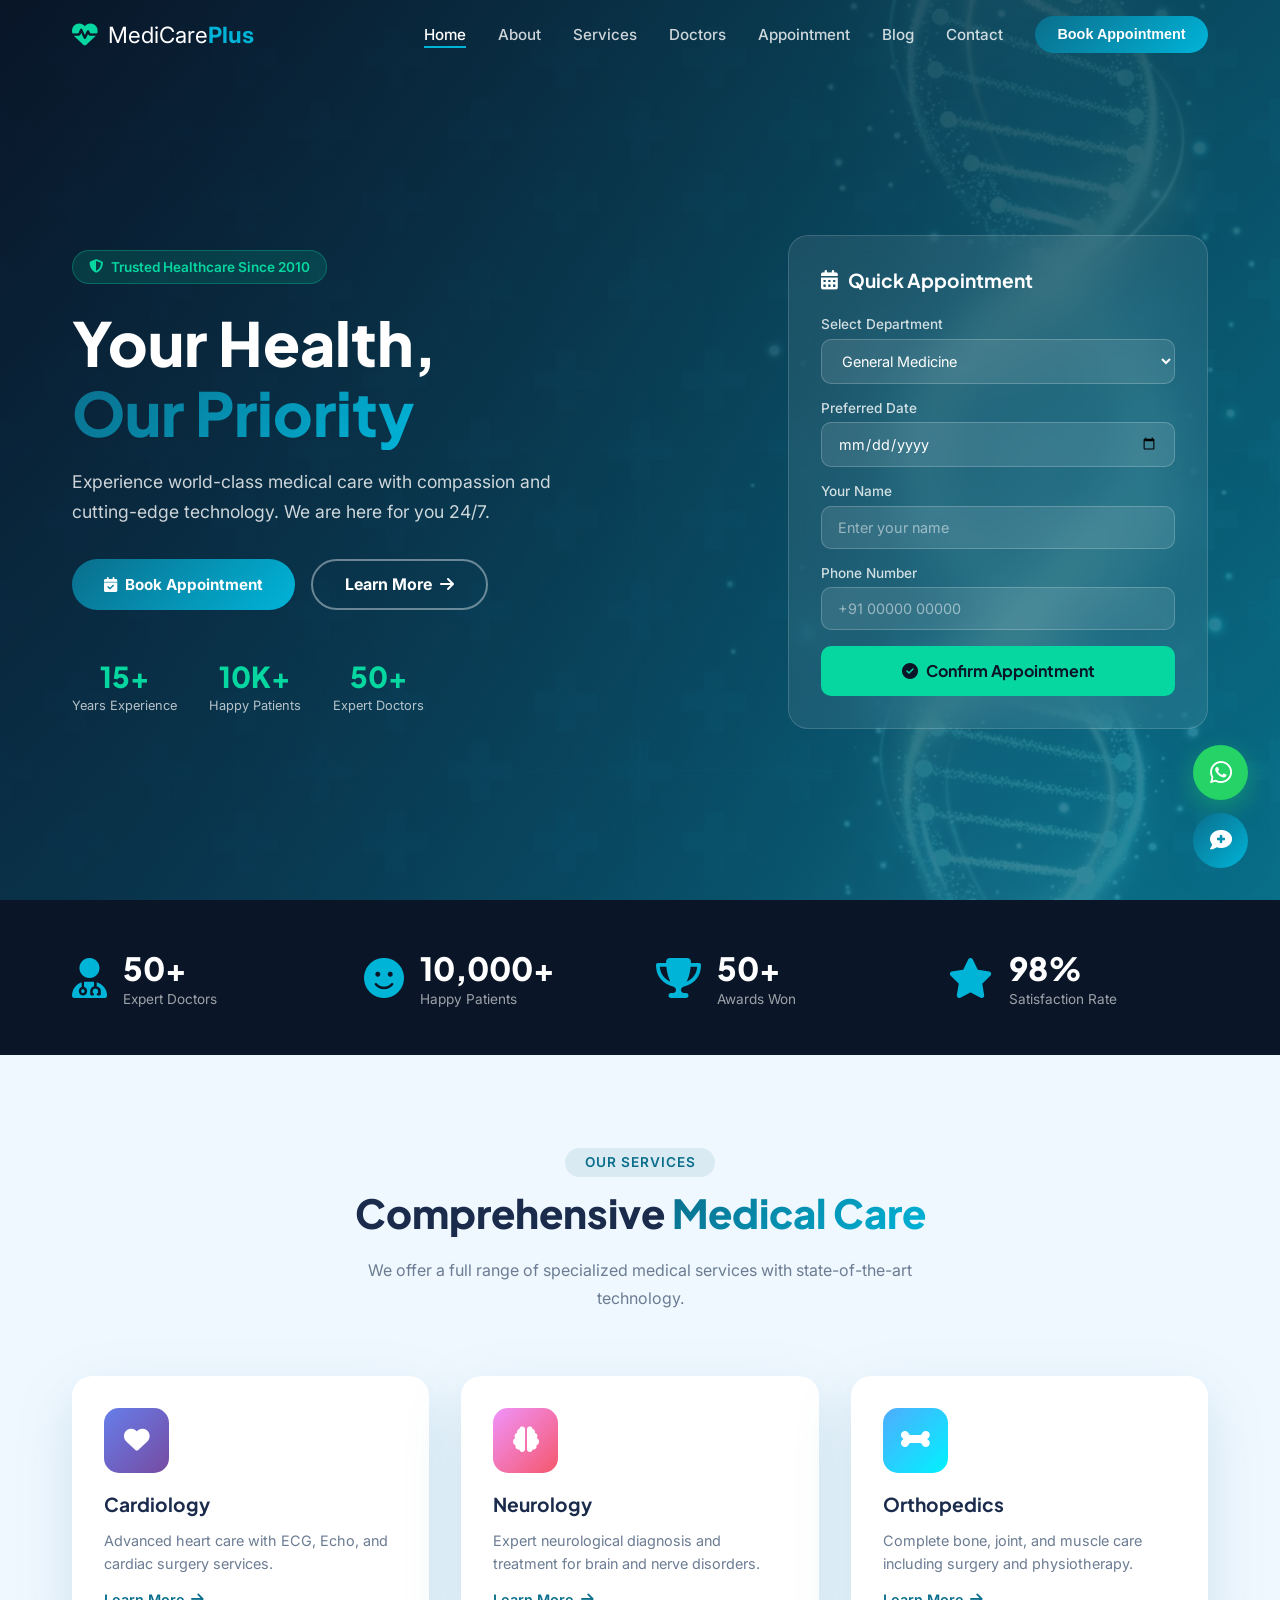
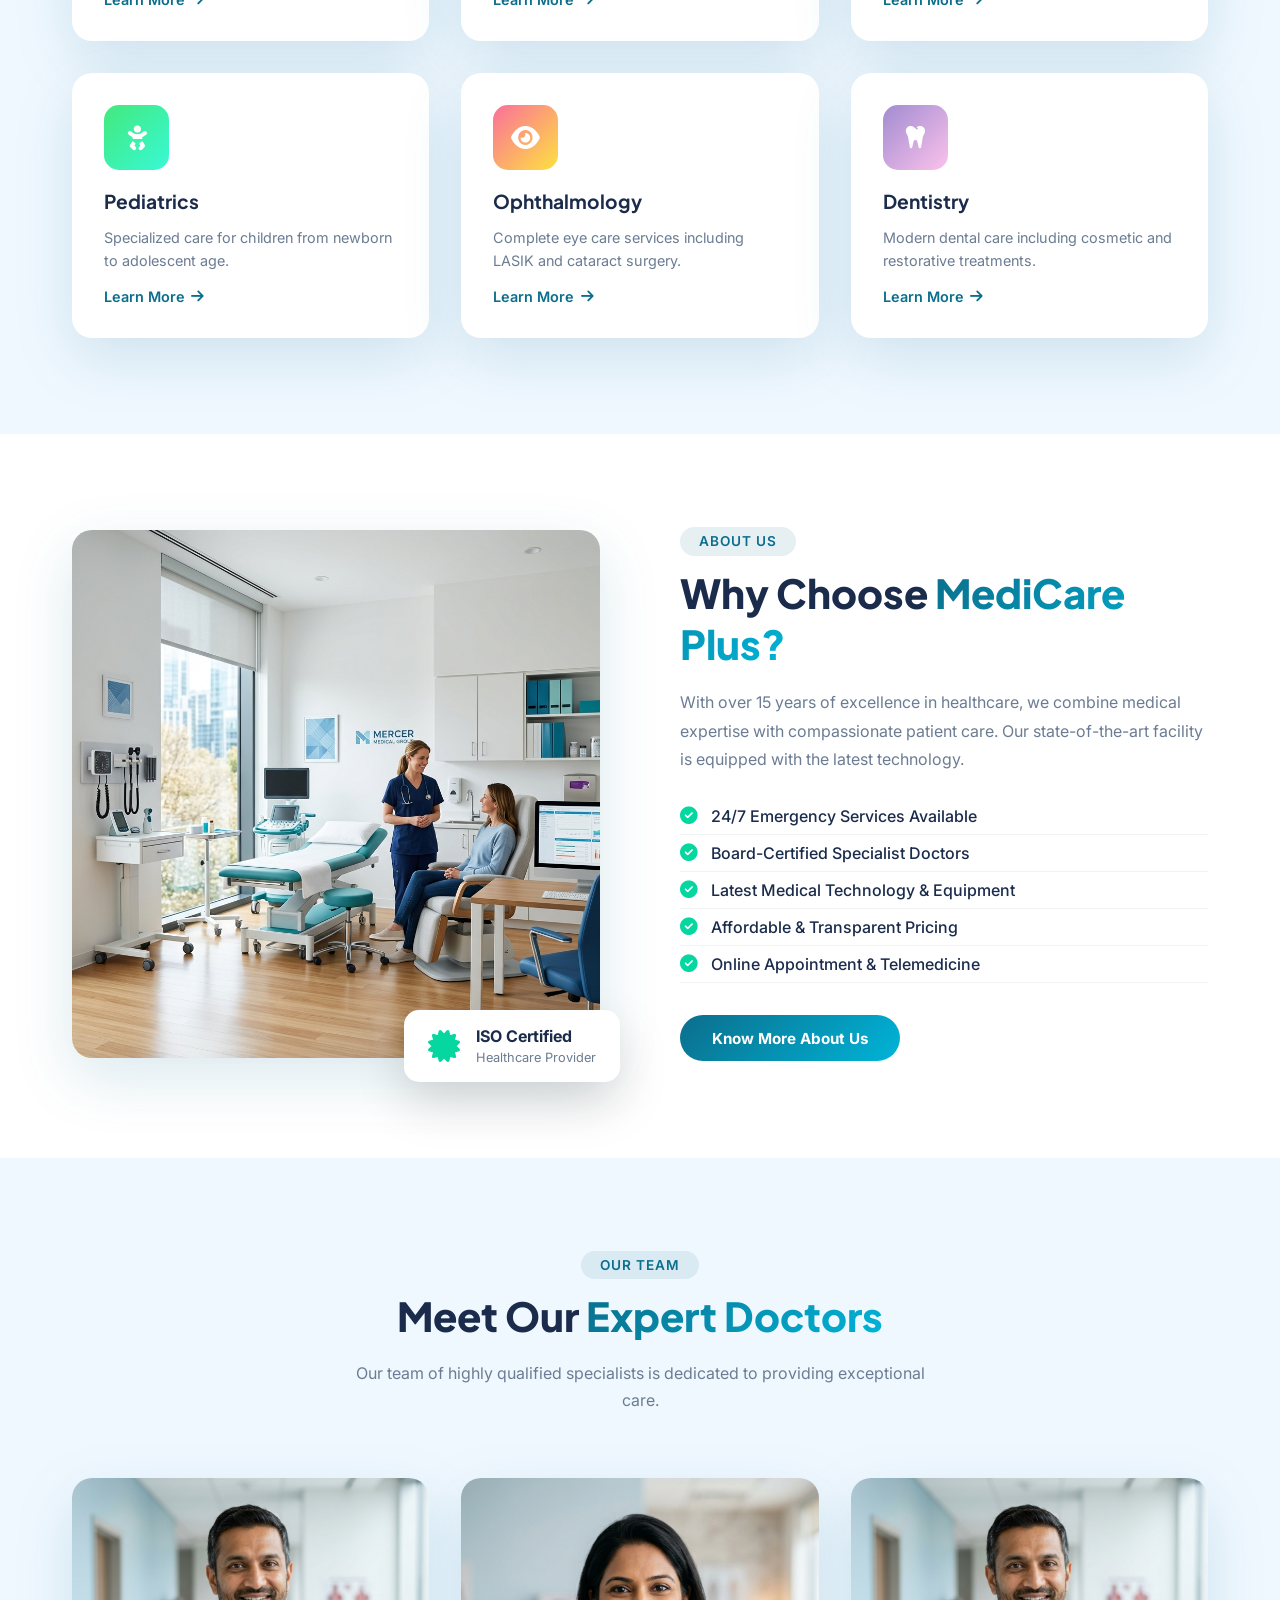
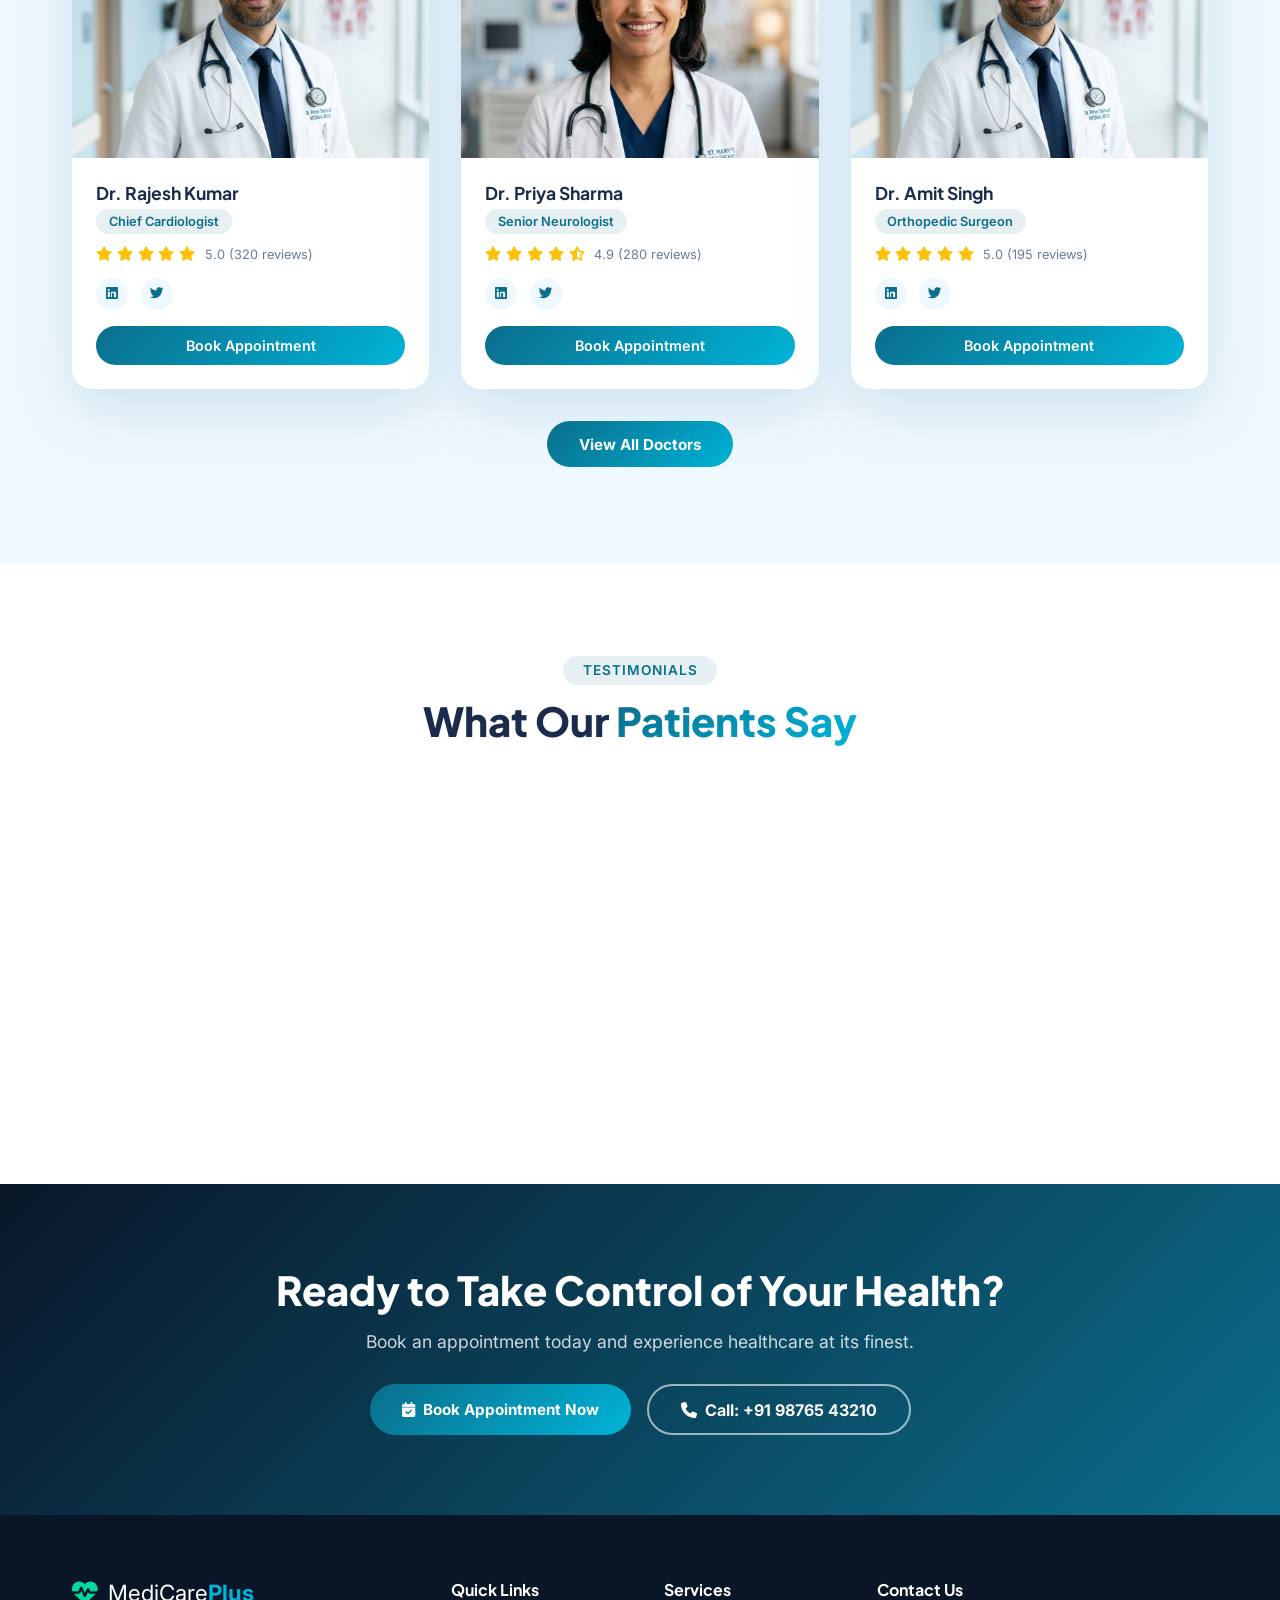
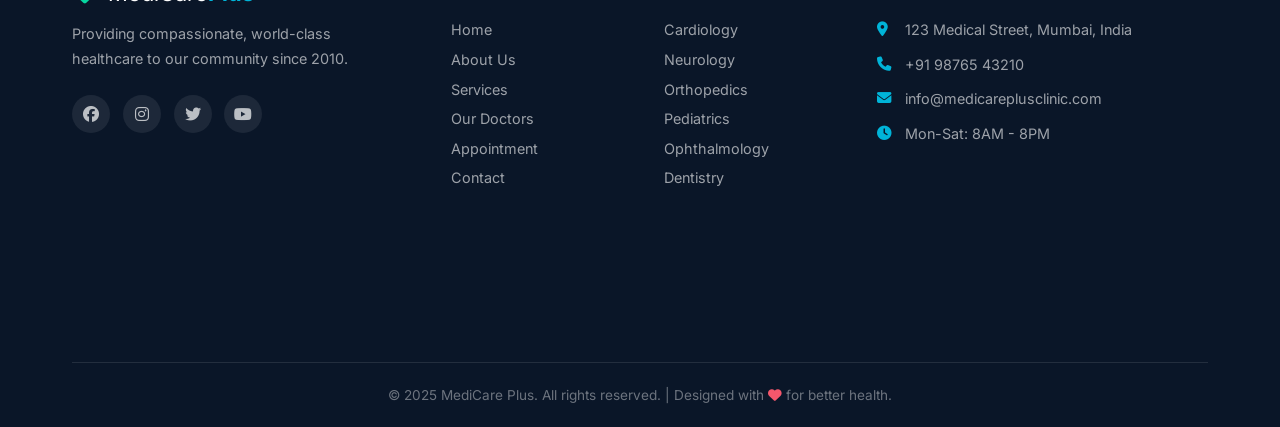
==== index.html @ cd7511a4 "first commit" ====
<!DOCTYPE html><html lang="en"><head><meta charset="UTF-8"><meta name="viewport" content="width=device-width, initial-scale=1.0"><title>MediCare Clinic</title><link rel="stylesheet" href="assets/css/style.css"><link href="https://fonts.googleapis.com/css2?family=Plus+Jakarta+Sans:wght@400;500;600;700;800&family=Inter:wght@400;500;600&display=swap" rel="stylesheet"><link rel="stylesheet" href="https://cdnjs.cloudflare.com/ajax/libs/font-awesome/6.5.0/css/all.min.css"></head><body><div id="loader"><div class="loader-inner"></div></div><nav id="navbar"><div class="nav-container"><div class="nav-brand"><i class="fas fa-heartbeat"></i><span>MediCare<strong>Plus</strong></span></div><ul class="nav-menu" id="navMenu"><li><a href="index.html" class="active">Home</a></li><li><a href="pages/about.html">About</a></li><li><a href="pages/services.html">Services</a></li><li><a href="pages/doctors.html">Doctors</a></li><li><a href="pages/appointment.html">Appointment</a></li><li><a href="pages/blog.html">Blog</a></li><li><a href="pages/contact.html">Contact</a></li></ul><button class="btn-book-nav" onclick="window.location.href='pages/appointment.html'">Book Appointment</button><div class="hamburger" id="hamburger"><span></span><span></span><span></span></div></div></nav><section class="hero" id="home"><div class="hero-bg"></div><div class="hero-content"><div class="hero-text"><div class="hero-badge"><i class="fas fa-shield-alt"></i> Trusted Healthcare Since 2010</div><h1>Your Health,<br><span class="gradient-text">Our Priority</span></h1><p>Experience world-class medical care with compassion and cutting-edge technology. We are here for you 24/7.</p><div class="hero-cta"><a href="pages/appointment.html" class="btn-primary"><i class="fas fa-calendar-check"></i> Book Appointment</a><a href="pages/about.html" class="btn-outline">Learn More <i class="fas fa-arrow-right"></i></a></div><div class="hero-stats"><div class="stat"><span class="num">15+</span><span class="label">Years Experience</span></div><div class="stat"><span class="num">10K+</span><span class="label">Happy Patients</span></div><div class="stat"><span class="num">50+</span><span class="label">Expert Doctors</span></div></div></div><div class="hero-form"><h3><i class="fas fa-calendar-alt"></i> Quick Appointment</h3><form id="quickForm"><div class="form-group"><label>Select Department</label><select id="dept"><option>General Medicine</option><option>Cardiology</option><option>Neurology</option><option>Orthopedics</option><option>Pediatrics</option><option>Dermatology</option></select></div><div class="form-group"><label>Preferred Date</label><input type="date" id="apptDate"></div><div class="form-group"><label>Your Name</label><input type="text" id="patientName" placeholder="Enter your name"></div><div class="form-group"><label>Phone Number</label><input type="tel" id="patientPhone" placeholder="+91 00000 00000"></div><button type="submit" class="btn-submit"><i class="fas fa-check-circle"></i> Confirm Appointment</button></form></div></section><section class="stats-bar"><div class="container"><div class="stats-grid"><div class="stat-item"><i class="fas fa-user-md"></i><div><span class="count" data-target="50">0</span><span>+</span><p>Expert Doctors</p></div></div><div class="stat-item"><i class="fas fa-smile"></i><div><span class="count" data-target="10000">0</span><span>+</span><p>Happy Patients</p></div></div><div class="stat-item"><i class="fas fa-trophy"></i><div><span class="count" data-target="50">0</span><span>+</span><p>Awards Won</p></div></div><div class="stat-item"><i class="fas fa-star"></i><div><span class="count" data-target="98">0</span><span>%</span><p>Satisfaction Rate</p></div></div></div></div></section><section class="services" id="services"><div class="container"><div class="section-header"><span class="section-badge">Our Services</span><h2>Comprehensive <span class="gradient-text">Medical Care</span></h2><p>We offer a full range of specialized medical services with state-of-the-art technology.</p></div><div class="services-grid"><div class="service-card" data-aos="fade-up"><div class="service-icon" style="background:linear-gradient(135deg,#667eea,#764ba2)"><i class="fas fa-heart"></i></div><h3>Cardiology</h3><p>Advanced heart care with ECG, Echo, and cardiac surgery services.</p><a href="pages/services.html" class="card-link">Learn More <i class="fas fa-arrow-right"></i></a></div><div class="service-card" data-aos="fade-up" data-aos-delay="100"><div class="service-icon" style="background:linear-gradient(135deg,#f093fb,#f5576c)"><i class="fas fa-brain"></i></div><h3>Neurology</h3><p>Expert neurological diagnosis and treatment for brain and nerve disorders.</p><a href="pages/services.html" class="card-link">Learn More <i class="fas fa-arrow-right"></i></a></div><div class="service-card" data-aos="fade-up" data-aos-delay="200"><div class="service-icon" style="background:linear-gradient(135deg,#4facfe,#00f2fe)"><i class="fas fa-bone"></i></div><h3>Orthopedics</h3><p>Complete bone, joint, and muscle care including surgery and physiotherapy.</p><a href="pages/services.html" class="card-link">Learn More <i class="fas fa-arrow-right"></i></a></div><div class="service-card" data-aos="fade-up" data-aos-delay="300"><div class="service-icon" style="background:linear-gradient(135deg,#43e97b,#38f9d7)"><i class="fas fa-baby"></i></div><h3>Pediatrics</h3><p>Specialized care for children from newborn to adolescent age.</p><a href="pages/services.html" class="card-link">Learn More <i class="fas fa-arrow-right"></i></a></div><div class="service-card" data-aos="fade-up" data-aos-delay="400"><div class="service-icon" style="background:linear-gradient(135deg,#fa709a,#fee140)"><i class="fas fa-eye"></i></div><h3>Ophthalmology</h3><p>Complete eye care services including LASIK and cataract surgery.</p><a href="pages/services.html" class="card-link">Learn More <i class="fas fa-arrow-right"></i></a></div><div class="service-card" data-aos="fade-up" data-aos-delay="500"><div class="service-icon" style="background:linear-gradient(135deg,#a18cd1,#fbc2eb)"><i class="fas fa-tooth"></i></div><h3>Dentistry</h3><p>Modern dental care including cosmetic and restorative treatments.</p><a href="pages/services.html" class="card-link">Learn More <i class="fas fa-arrow-right"></i></a></div></div></div></section><section class="about-preview"><div class="container"><div class="about-grid"><div class="about-image"><img src="assets/images/clinic-interior.png" alt="MediCare Plus Clinic Interior"><div class="about-badge-float"><i class="fas fa-certificate"></i><div><strong>ISO Certified</strong><span>Healthcare Provider</span></div></div></div><div class="about-content"><span class="section-badge">About Us</span><h2>Why Choose <span class="gradient-text">MediCare Plus?</span></h2><p>With over 15 years of excellence in healthcare, we combine medical expertise with compassionate patient care. Our state-of-the-art facility is equipped with the latest technology.</p><ul class="features-list"><li><i class="fas fa-check-circle"></i> 24/7 Emergency Services Available</li><li><i class="fas fa-check-circle"></i> Board-Certified Specialist Doctors</li><li><i class="fas fa-check-circle"></i> Latest Medical Technology & Equipment</li><li><i class="fas fa-check-circle"></i> Affordable & Transparent Pricing</li><li><i class="fas fa-check-circle"></i> Online Appointment & Telemedicine</li></ul><a href="pages/about.html" class="btn-primary">Know More About Us</a></div></div></div></section><section class="doctors" id="doctors"><div class="container"><div class="section-header"><span class="section-badge">Our Team</span><h2>Meet Our <span class="gradient-text">Expert Doctors</span></h2><p>Our team of highly qualified specialists is dedicated to providing exceptional care.</p></div><div class="doctors-grid"><div class="doctor-card"><div class="doctor-img"><img src="assets/images/doctor1.png" alt="Dr. Rajesh Kumar"></div><div class="doctor-info"><h3>Dr. Rajesh Kumar</h3><span class="specialty">Chief Cardiologist</span><div class="doctor-rating"><i class="fas fa-star"></i><i class="fas fa-star"></i><i class="fas fa-star"></i><i class="fas fa-star"></i><i class="fas fa-star"></i><span>5.0 (320 reviews)</span></div><div class="doctor-socials"><a href="#"><i class="fab fa-linkedin"></i></a><a href="#"><i class="fab fa-twitter"></i></a></div><a href="pages/appointment.html" class="btn-book">Book Appointment</a></div></div><div class="doctor-card"><div class="doctor-img"><img src="assets/images/doctor2.png" alt="Dr. Priya Sharma"></div><div class="doctor-info"><h3>Dr. Priya Sharma</h3><span class="specialty">Senior Neurologist</span><div class="doctor-rating"><i class="fas fa-star"></i><i class="fas fa-star"></i><i class="fas fa-star"></i><i class="fas fa-star"></i><i class="fas fa-star-half-alt"></i><span>4.9 (280 reviews)</span></div><div class="doctor-socials"><a href="#"><i class="fab fa-linkedin"></i></a><a href="#"><i class="fab fa-twitter"></i></a></div><a href="pages/appointment.html" class="btn-book">Book Appointment</a></div></div><div class="doctor-card"><div class="doctor-img"><img src="assets/images/doctor1.png" alt="Dr. Amit Singh"></div><div class="doctor-info"><h3>Dr. Amit Singh</h3><span class="specialty">Orthopedic Surgeon</span><div class="doctor-rating"><i class="fas fa-star"></i><i class="fas fa-star"></i><i class="fas fa-star"></i><i class="fas fa-star"></i><i class="fas fa-star"></i><span>5.0 (195 reviews)</span></div><div class="doctor-socials"><a href="#"><i class="fab fa-linkedin"></i></a><a href="#"><i class="fab fa-twitter"></i></a></div><a href="pages/appointment.html" class="btn-book">Book Appointment</a></div></div></div><div style="text-align:center;margin-top:2rem"><a href="pages/doctors.html" class="btn-primary">View All Doctors</a></div></div></section><section class="testimonials"><div class="container"><div class="section-header"><span class="section-badge">Testimonials</span><h2>What Our <span class="gradient-text">Patients Say</span></h2></div><div class="testimonials-grid"><div class="testimonial-card"><div class="stars"><i class="fas fa-star"></i><i class="fas fa-star"></i><i class="fas fa-star"></i><i class="fas fa-star"></i><i class="fas fa-star"></i></div><p>"The doctors at MediCare Plus are exceptional. Dr. Rajesh diagnosed my condition accurately when others failed. I am forever grateful!"</p><div class="reviewer"><div class="reviewer-avatar">RK</div><div><strong>Rahul Kapoor</strong><span>Cardiac Patient</span></div></div></div><div class="testimonial-card"><div class="stars"><i class="fas fa-star"></i><i class="fas fa-star"></i><i class="fas fa-star"></i><i class="fas fa-star"></i><i class="fas fa-star"></i></div><p>"World-class facility and extremely caring staff. The online appointment booking made everything so convenient. Highly recommend!"</p><div class="reviewer"><div class="reviewer-avatar">SG</div><div><strong>Sneha Gupta</strong><span>Regular Patient</span></div></div></div><div class="testimonial-card"><div class="stars"><i class="fas fa-star"></i><i class="fas fa-star"></i><i class="fas fa-star"></i><i class="fas fa-star"></i><i class="fas fa-star"></i></div><p>"Dr. Priya helped my son recover from a serious neurological condition. The care and attention to detail was outstanding."</p><div class="reviewer"><div class="reviewer-avatar">AM</div><div><strong>Anita Mehta</strong><span>Parent of Patient</span></div></div></div></div></div></section><section class="cta-banner"><div class="container"><div class="cta-content"><h2>Ready to Take Control of Your Health?</h2><p>Book an appointment today and experience healthcare at its finest.</p><div class="cta-btns"><a href="pages/appointment.html" class="btn-primary"><i class="fas fa-calendar-check"></i> Book Appointment Now</a><a href="tel:+919876543210" class="btn-outline-white"><i class="fas fa-phone"></i> Call: +91 98765 43210</a></div></div></div></section><footer><div class="container"><div class="footer-grid"><div class="footer-brand"><div class="nav-brand"><i class="fas fa-heartbeat"></i><span>MediCare<strong>Plus</strong></span></div><p>Providing compassionate, world-class healthcare to our community since 2010.</p><div class="social-links"><a href="#"><i class="fab fa-facebook"></i></a><a href="#"><i class="fab fa-instagram"></i></a><a href="#"><i class="fab fa-twitter"></i></a><a href="#"><i class="fab fa-youtube"></i></a></div></div><div class="footer-links"><h4>Quick Links</h4><ul><li><a href="index.html">Home</a></li><li><a href="pages/about.html">About Us</a></li><li><a href="pages/services.html">Services</a></li><li><a href="pages/doctors.html">Our Doctors</a></li><li><a href="pages/appointment.html">Appointment</a></li><li><a href="pages/contact.html">Contact</a></li></ul></div><div class="footer-links"><h4>Services</h4><ul><li><a href="#">Cardiology</a></li><li><a href="#">Neurology</a></li><li><a href="#">Orthopedics</a></li><li><a href="#">Pediatrics</a></li><li><a href="#">Ophthalmology</a></li><li><a href="#">Dentistry</a></li></ul></div><div class="footer-contact"><h4>Contact Us</h4><p><i class="fas fa-map-marker-alt"></i> 123 Medical Street, Mumbai, India</p><p><i class="fas fa-phone"></i> +91 98765 43210</p><p><i class="fas fa-envelope"></i> info@medicareplusclinic.com</p><p><i class="fas fa-clock"></i> Mon-Sat: 8AM - 8PM</p><div class="map-embed"><iframe src="https://www.google.com/maps/embed?pb=!1m18!1m12!1m3!1d241317.11609823385!2d72.74109995709657!3d19.08219783958221!2m3!1f0!2f0!3f0!3m2!1i1024!2i768!4f13.1!3m3!1m2!1s0x3be7c6306644edc1%3A0x5da4ed8f8d648c69!2sMumbai%2C%20Maharashtra!5e0!3m2!1sen!2sin!4v1620000000000!5m2!1sen!2sin" width="100%" height="150" style="border:0;border-radius:8px" allowfullscreen="" loading="lazy"></iframe></div></div></div><div class="footer-bottom"><p>&copy; 2025 MediCare Plus. All rights reserved. | Designed with <i class="fas fa-heart" style="color:#f5576c"></i> for better health.</p></div></div></footer><a href="https://wa.me/919876543210" class="whatsapp-btn" target="_blank"><i class="fab fa-whatsapp"></i></a><div class="chatbot-widget" id="chatbotWidget"><div class="chatbot-header"><div><i class="fas fa-robot"></i><span>MediBot Assistant</span></div><button onclick="toggleChatbot()"><i class="fas fa-times"></i></button></div><div class="chatbot-messages" id="chatMessages"><div class="bot-msg">Hello! I am MediBot. How can I help you today? You can ask me about appointments, services, or doctors.</div></div><div class="chatbot-input"><input type="text" id="chatInput" placeholder="Type your message..."><button onclick="sendChat()"><i class="fas fa-paper-plane"></i></button></div></div><button class="chatbot-toggle" onclick="toggleChatbot()"><i class="fas fa-comment-medical"></i></button><script src="assets/js/main.js"></script></body></html>
---- assets/css/style.css ----
@import url('https://fonts.googleapis.com/css2?family=Plus+Jakarta+Sans:wght@400;500;600;700;800&family=Inter:wght@400;500;600&display=swap');
:root{--primary:#0B6E8C;--secondary:#00B4D8;--accent:#06D6A0;--dark:#0A1628;--light:#F0F8FF;--white:#fff;--text:#1A2B4B;--muted:#6B7C93;--gradient:linear-gradient(135deg,#0B6E8C,#00B4D8);--shadow:0 20px 60px rgba(11,110,140,.15)}
*{margin:0;padding:0;box-sizing:border-box}html{scroll-behavior:smooth}
body{font-family:'Inter',sans-serif;color:var(--text);background:var(--white);overflow-x:hidden}
h1,h2,h3,h4{font-family:'Plus Jakarta Sans',sans-serif}a{text-decoration:none;color:inherit}
.container{max-width:1200px;margin:0 auto;padding:0 2rem}
.gradient-text{background:var(--gradient);-webkit-background-clip:text;-webkit-text-fill-color:transparent;background-clip:text}
.section-badge{background:rgba(11,110,140,.1);color:var(--primary);padding:.4rem 1.2rem;border-radius:50px;font-size:.85rem;font-weight:600;letter-spacing:1px;text-transform:uppercase}
.section-header{text-align:center;margin-bottom:4rem}.section-header h2{font-size:2.5rem;font-weight:800;margin:1rem 0 1.2rem}.section-header p{color:var(--muted);max-width:600px;margin:0 auto;line-height:1.7}
#loader{position:fixed;inset:0;background:var(--dark);display:flex;align-items:center;justify-content:center;z-index:9999;transition:opacity .5s ease}#loader.hidden{opacity:0;pointer-events:none}
.loader-inner{width:60px;height:60px;border:4px solid rgba(255,255,255,.1);border-top-color:var(--secondary);border-radius:50%;animation:spin 1s linear infinite}@keyframes spin{to{transform:rotate(360deg)}}
#navbar{position:fixed;top:0;left:0;right:0;z-index:1000;padding:1rem 0;transition:all .3s}#navbar.scrolled{background:rgba(10,22,40,.95);backdrop-filter:blur(20px);box-shadow:0 4px 30px rgba(0,0,0,.3)}
.nav-container{max-width:1200px;margin:0 auto;padding:0 2rem;display:flex;align-items:center;gap:2rem}
.nav-brand{display:flex;align-items:center;gap:.6rem;font-size:1.4rem;color:var(--white)}.nav-brand i{color:var(--accent);font-size:1.6rem;animation:pulse 2s infinite}
@keyframes pulse{0%,100%{transform:scale(1)}50%{transform:scale(1.1)}}.nav-brand strong{color:var(--secondary)}
.nav-menu{display:flex;list-style:none;gap:2rem;margin-left:auto}.nav-menu a{color:rgba(255,255,255,.8);font-weight:500;font-size:.95rem;transition:color .3s;position:relative}
.nav-menu a::after{content:'';position:absolute;bottom:-4px;left:0;width:0;height:2px;background:var(--secondary);transition:width .3s}
.nav-menu a:hover,.nav-menu a.active{color:var(--white)}.nav-menu a:hover::after,.nav-menu a.active::after{width:100%}
.btn-book-nav{background:var(--gradient);color:var(--white);border:none;padding:.65rem 1.4rem;border-radius:50px;font-weight:600;font-size:.9rem;cursor:pointer;transition:all .3s;white-space:nowrap}
.btn-book-nav:hover{transform:translateY(-2px);box-shadow:0 8px 25px rgba(0,180,216,.4)}
.hamburger{display:none;flex-direction:column;gap:5px;cursor:pointer;margin-left:auto}.hamburger span{width:25px;height:2px;background:var(--white);transition:all .3s}
.hero{min-height:100vh;position:relative;display:flex;align-items:center;overflow:hidden}
.hero-bg{position:absolute;inset:0;background-image:url('../images/hero-bg.png');background-size:cover;background-position:center}
.hero-bg::after{content:'';position:absolute;inset:0;background:linear-gradient(135deg,rgba(10,22,40,.92),rgba(11,110,140,.75))}
.hero-content{position:relative;z-index:2;max-width:1200px;margin:0 auto;padding:8rem 2rem 4rem;display:grid;grid-template-columns:1fr 420px;gap:4rem;align-items:center;width:100%}
.hero-badge{display:inline-flex;align-items:center;gap:.5rem;background:rgba(6,214,160,.15);border:1px solid rgba(6,214,160,.3);color:var(--accent);padding:.5rem 1rem;border-radius:50px;font-size:.85rem;font-weight:600;margin-bottom:1.5rem}
.hero-text h1{font-size:3.8rem;font-weight:800;color:var(--white);line-height:1.15;margin-bottom:1.2rem}
.hero-text p{color:rgba(255,255,255,.8);font-size:1.1rem;line-height:1.7;margin-bottom:2rem;max-width:500px}
.hero-cta{display:flex;gap:1rem;flex-wrap:wrap;margin-bottom:3rem}
.btn-primary{display:inline-flex;align-items:center;gap:.5rem;background:var(--gradient);color:var(--white);padding:.85rem 2rem;border-radius:50px;font-weight:700;font-size:.95rem;transition:all .3s;border:none;cursor:pointer}
.btn-primary:hover{transform:translateY(-3px);box-shadow:0 15px 35px rgba(0,180,216,.4)}
.btn-outline{display:inline-flex;align-items:center;gap:.5rem;background:transparent;color:var(--white);padding:.85rem 2rem;border-radius:50px;font-weight:700;border:2px solid rgba(255,255,255,.4);transition:all .3s}
.btn-outline:hover{background:rgba(255,255,255,.1);border-color:var(--white)}
.btn-outline-white{display:inline-flex;align-items:center;gap:.5rem;background:transparent;color:var(--white);padding:.85rem 2rem;border-radius:50px;font-weight:700;border:2px solid rgba(255,255,255,.6);transition:all .3s}
.btn-outline-white:hover{background:rgba(255,255,255,.15)}
.hero-stats{display:flex;gap:2rem}.hero-stats .stat{text-align:center}
.hero-stats .num{display:block;font-size:1.8rem;font-weight:800;color:var(--accent);font-family:'Plus Jakarta Sans',sans-serif}
.hero-stats .label{font-size:.8rem;color:rgba(255,255,255,.7)}
.hero-form{background:rgba(255,255,255,.08);backdrop-filter:blur(20px);border:1px solid rgba(255,255,255,.15);border-radius:20px;padding:2rem}
.hero-form h3{color:var(--white);font-size:1.2rem;margin-bottom:1.5rem;display:flex;align-items:center;gap:.6rem}
.form-group{margin-bottom:1rem}.form-group label{display:block;color:rgba(255,255,255,.8);font-size:.85rem;font-weight:500;margin-bottom:.4rem}
.form-group input,.form-group select{width:100%;padding:.75rem 1rem;background:rgba(255,255,255,.1);border:1px solid rgba(255,255,255,.2);border-radius:10px;color:var(--white);font-size:.9rem;transition:border .3s;font-family:'Inter',sans-serif}
.form-group input::placeholder{color:rgba(255,255,255,.5)}.form-group select option{background:var(--dark);color:var(--white)}
.form-group input:focus,.form-group select:focus{outline:none;border-color:var(--secondary);background:rgba(255,255,255,.15)}
.btn-submit{width:100%;background:var(--accent);color:var(--dark);border:none;padding:.9rem;border-radius:10px;font-weight:700;font-size:1rem;cursor:pointer;transition:all .3s;display:flex;align-items:center;justify-content:center;gap:.5rem;font-family:'Plus Jakarta Sans',sans-serif}
.btn-submit:hover{transform:translateY(-2px);box-shadow:0 10px 30px rgba(6,214,160,.4)}
.stats-bar{background:var(--dark);padding:3rem 0}.stats-grid{display:grid;grid-template-columns:repeat(4,1fr);gap:2rem}
.stat-item{display:flex;align-items:center;gap:1rem;color:var(--white)}.stat-item i{font-size:2.5rem;color:var(--secondary)}
.stat-item span{font-size:2rem;font-weight:800;color:var(--white);font-family:'Plus Jakarta Sans',sans-serif}.stat-item p{font-size:.85rem;color:rgba(255,255,255,.6);margin-top:.2rem}
.services{padding:6rem 0;background:var(--light)}.services-grid{display:grid;grid-template-columns:repeat(3,1fr);gap:2rem}
.service-card{background:var(--white);border-radius:20px;padding:2rem;box-shadow:var(--shadow);transition:all .3s;cursor:pointer}
.service-card:hover{transform:translateY(-10px);box-shadow:0 30px 60px rgba(11,110,140,.2)}
.service-icon{width:65px;height:65px;border-radius:15px;display:flex;align-items:center;justify-content:center;margin-bottom:1.2rem}
.service-icon i{font-size:1.6rem;color:var(--white)}.service-card h3{font-size:1.2rem;font-weight:700;margin-bottom:.8rem}.service-card p{color:var(--muted);font-size:.9rem;line-height:1.6}
.card-link{display:inline-flex;align-items:center;gap:.4rem;color:var(--primary);font-weight:600;font-size:.9rem;margin-top:1rem;transition:gap .3s}.card-link:hover{gap:.8rem}
.about-preview{padding:6rem 0}.about-grid{display:grid;grid-template-columns:1fr 1fr;gap:5rem;align-items:center}
.about-image{position:relative}.about-image img{width:100%;border-radius:20px;box-shadow:var(--shadow)}
.about-badge-float{position:absolute;bottom:-20px;right:-20px;background:var(--white);border-radius:15px;padding:1rem 1.5rem;box-shadow:0 20px 50px rgba(0,0,0,.15);display:flex;align-items:center;gap:1rem}
.about-badge-float i{font-size:2rem;color:var(--accent)}.about-badge-float strong{display:block;font-size:1rem}.about-badge-float span{color:var(--muted);font-size:.8rem}
.about-content h2{font-size:2.5rem;font-weight:800;margin:1rem 0 1.2rem}.about-content p{color:var(--muted);line-height:1.8;margin-bottom:1.5rem}
.features-list{list-style:none;margin-bottom:2rem}.features-list li{display:flex;align-items:center;gap:.8rem;font-weight:500;padding:.5rem 0;border-bottom:1px solid rgba(0,0,0,.05)}
.features-list i{color:var(--accent);font-size:1.1rem}
.doctors{padding:6rem 0;background:var(--light)}.doctors-grid{display:grid;grid-template-columns:repeat(3,1fr);gap:2rem}
.doctor-card{background:var(--white);border-radius:20px;overflow:hidden;box-shadow:var(--shadow);transition:transform .3s}.doctor-card:hover{transform:translateY(-8px)}
.doctor-img{height:280px;overflow:hidden}.doctor-img img{width:100%;height:100%;object-fit:cover;object-position:top;transition:transform .4s}
.doctor-card:hover .doctor-img img{transform:scale(1.05)}.doctor-info{padding:1.5rem}.doctor-info h3{font-size:1.1rem;font-weight:700;margin-bottom:.3rem}
.specialty{display:inline-block;background:rgba(11,110,140,.1);color:var(--primary);padding:.3rem .8rem;border-radius:50px;font-size:.8rem;font-weight:600;margin-bottom:.8rem}
.doctor-rating{display:flex;align-items:center;gap:.3rem;margin-bottom:1rem}.doctor-rating i{color:#ffc107;font-size:.9rem}.doctor-rating span{font-size:.8rem;color:var(--muted);margin-left:.3rem}
.doctor-socials{display:flex;gap:.8rem;margin-bottom:1rem}.doctor-socials a{width:32px;height:32px;border-radius:50%;background:var(--light);display:flex;align-items:center;justify-content:center;color:var(--primary);font-size:.85rem;transition:all .3s}
.doctor-socials a:hover{background:var(--primary);color:var(--white)}
.btn-book{display:block;text-align:center;background:var(--gradient);color:var(--white);padding:.7rem;border-radius:50px;font-weight:600;font-size:.9rem;transition:all .3s}
.btn-book:hover{box-shadow:0 8px 20px rgba(11,110,140,.3);transform:translateY(-2px)}
.testimonials{padding:6rem 0}.testimonials-grid{display:grid;grid-template-columns:repeat(3,1fr);gap:2rem}
.testimonial-card{background:var(--white);border-radius:20px;padding:2rem;box-shadow:var(--shadow);border-top:4px solid var(--secondary);transition:transform .3s}
.testimonial-card:hover{transform:translateY(-5px)}.stars{display:flex;gap:.3rem;margin-bottom:1rem}.stars i{color:#ffc107}
.testimonial-card p{color:var(--muted);line-height:1.7;font-style:italic;margin-bottom:1.5rem}
.reviewer{display:flex;align-items:center;gap:1rem}.reviewer-avatar{width:45px;height:45px;border-radius:50%;background:var(--gradient);color:var(--white);display:flex;align-items:center;justify-content:center;font-weight:700;font-size:.9rem}
.reviewer strong{display:block;font-size:.95rem}.reviewer span{font-size:.8rem;color:var(--muted)}
.cta-banner{background:linear-gradient(135deg,#0A1628,#0B6E8C);padding:5rem 0}.cta-content{text-align:center;color:var(--white)}
.cta-content h2{font-size:2.5rem;font-weight:800;margin-bottom:1rem}.cta-content p{color:rgba(255,255,255,.8);margin-bottom:2rem;font-size:1.1rem}
.cta-btns{display:flex;gap:1rem;justify-content:center;flex-wrap:wrap}
footer{background:var(--dark);color:var(--white);padding:4rem 0 0}
.footer-grid{display:grid;grid-template-columns:2fr 1fr 1fr 2fr;gap:3rem;padding-bottom:3rem;border-bottom:1px solid rgba(255,255,255,.1)}
.footer-brand p{color:rgba(255,255,255,.6);line-height:1.7;margin:1rem 0 1.5rem;font-size:.9rem}
.social-links{display:flex;gap:.8rem}.social-links a{width:38px;height:38px;border-radius:50%;background:rgba(255,255,255,.08);display:flex;align-items:center;justify-content:center;color:rgba(255,255,255,.7);transition:all .3s}
.social-links a:hover{background:var(--secondary);color:var(--white)}
.footer-links h4,.footer-contact h4{color:var(--white);font-size:1rem;margin-bottom:1.2rem;font-weight:700}
.footer-links ul{list-style:none}.footer-links li{margin-bottom:.6rem}.footer-links a{color:rgba(255,255,255,.6);font-size:.9rem;transition:color .3s}.footer-links a:hover{color:var(--secondary)}
.footer-contact p{color:rgba(255,255,255,.6);font-size:.9rem;display:flex;align-items:flex-start;gap:.7rem;margin-bottom:.8rem;line-height:1.5}
.footer-contact i{color:var(--secondary);margin-top:3px;min-width:16px}.map-embed{margin-top:1rem;border-radius:10px;overflow:hidden}
.footer-bottom{text-align:center;padding:1.5rem 0;color:rgba(255,255,255,.4);font-size:.85rem}
.whatsapp-btn{position:fixed;bottom:100px;right:2rem;width:55px;height:55px;background:#25d366;border-radius:50%;display:flex;align-items:center;justify-content:center;color:var(--white);font-size:1.6rem;box-shadow:0 8px 25px rgba(37,211,102,.4);z-index:999;animation:bounce 2s infinite}
@keyframes bounce{0%,100%{transform:translateY(0)}50%{transform:translateY(-8px)}}
.chatbot-toggle{position:fixed;bottom:2rem;right:2rem;width:55px;height:55px;background:var(--gradient);border:none;border-radius:50%;color:var(--white);font-size:1.4rem;cursor:pointer;box-shadow:0 8px 25px rgba(11,110,140,.4);z-index:1000;transition:transform .3s}
.chatbot-toggle:hover{transform:scale(1.1)}
.chatbot-widget{position:fixed;bottom:70px;right:2rem;width:340px;background:var(--white);border-radius:20px;box-shadow:0 20px 60px rgba(0,0,0,.2);z-index:1000;display:none;flex-direction:column;overflow:hidden}
.chatbot-widget.open{display:flex}.chatbot-header{background:var(--gradient);color:var(--white);padding:1rem 1.2rem;display:flex;align-items:center;justify-content:space-between}
.chatbot-header div{display:flex;align-items:center;gap:.6rem;font-weight:700}.chatbot-header button{background:none;border:none;color:var(--white);cursor:pointer;font-size:1rem}
.chatbot-messages{flex:1;padding:1rem;max-height:300px;overflow-y:auto;display:flex;flex-direction:column;gap:.7rem}
.bot-msg,.user-msg{padding:.7rem 1rem;border-radius:15px;font-size:.9rem;max-width:85%;line-height:1.5}
.bot-msg{background:var(--light);color:var(--text);align-self:flex-start}.user-msg{background:var(--gradient);color:var(--white);align-self:flex-end}
.chatbot-input{display:flex;border-top:1px solid rgba(0,0,0,.08);padding:.7rem}
.chatbot-input input{flex:1;border:none;outline:none;font-size:.9rem;padding:.3rem .5rem;font-family:'Inter',sans-serif}
.chatbot-input button{background:var(--gradient);border:none;color:var(--white);width:35px;height:35px;border-radius:50%;cursor:pointer;font-size:.9rem}
.success-toast{position:fixed;top:100px;right:2rem;background:var(--accent);color:var(--dark);padding:1rem 1.5rem;border-radius:12px;font-weight:600;z-index:9999;transform:translateX(200%);transition:transform .4s}.success-toast.show{transform:translateX(0)}
@media(max-width:1024px){.hero-content{grid-template-columns:1fr}.hero-form{max-width:500px;margin:0 auto}.stats-grid{grid-template-columns:repeat(2,1fr)}.footer-grid{grid-template-columns:1fr 1fr}}
@media(max-width:768px){.nav-menu,.btn-book-nav{display:none}.nav-menu.open{display:flex;flex-direction:column;position:fixed;inset:0;top:70px;background:rgba(10,22,40,.98);padding:2rem;gap:1.5rem;z-index:999}.hamburger{display:flex}.hero-text h1{font-size:2.4rem}.services-grid,.doctors-grid,.testimonials-grid,.about-grid{grid-template-columns:1fr}.section-header h2{font-size:2rem}.about-badge-float{display:none}.footer-grid{grid-template-columns:1fr}.chatbot-widget{width:calc(100vw - 2rem);right:1rem}}
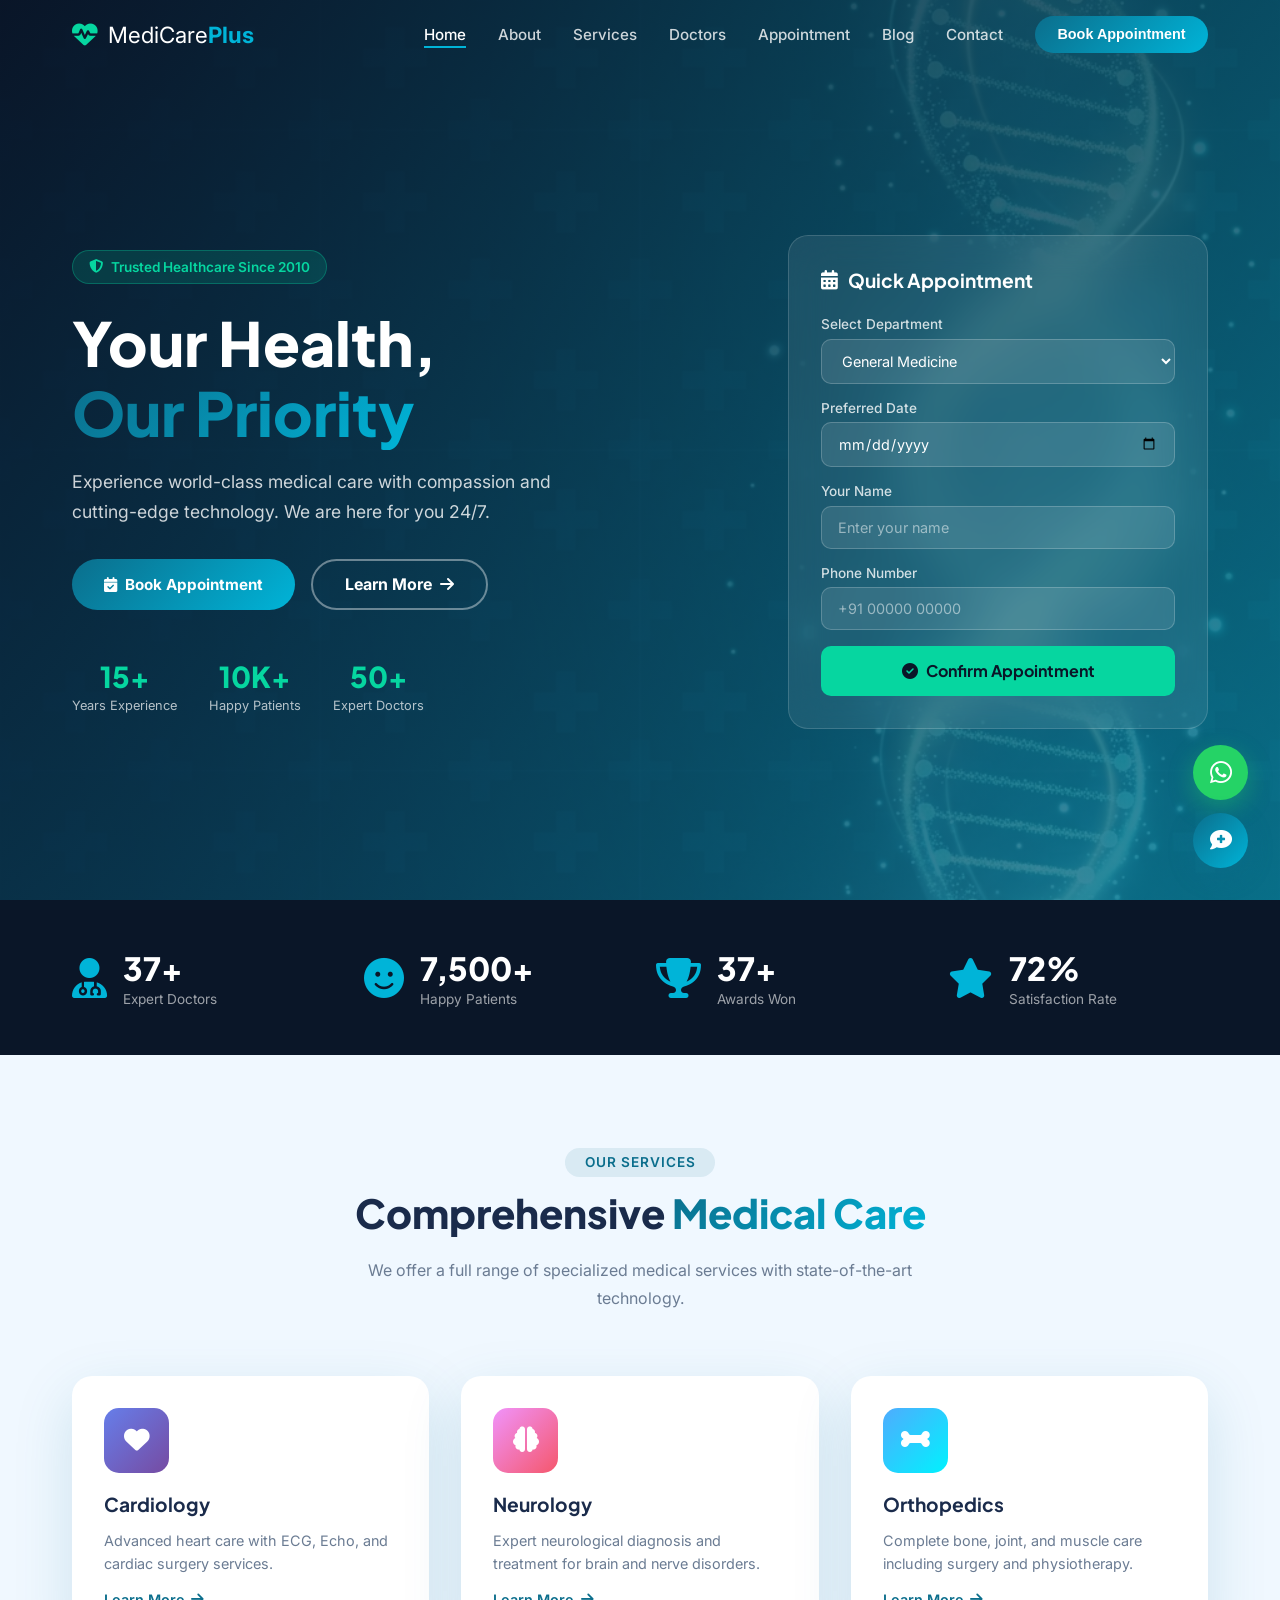
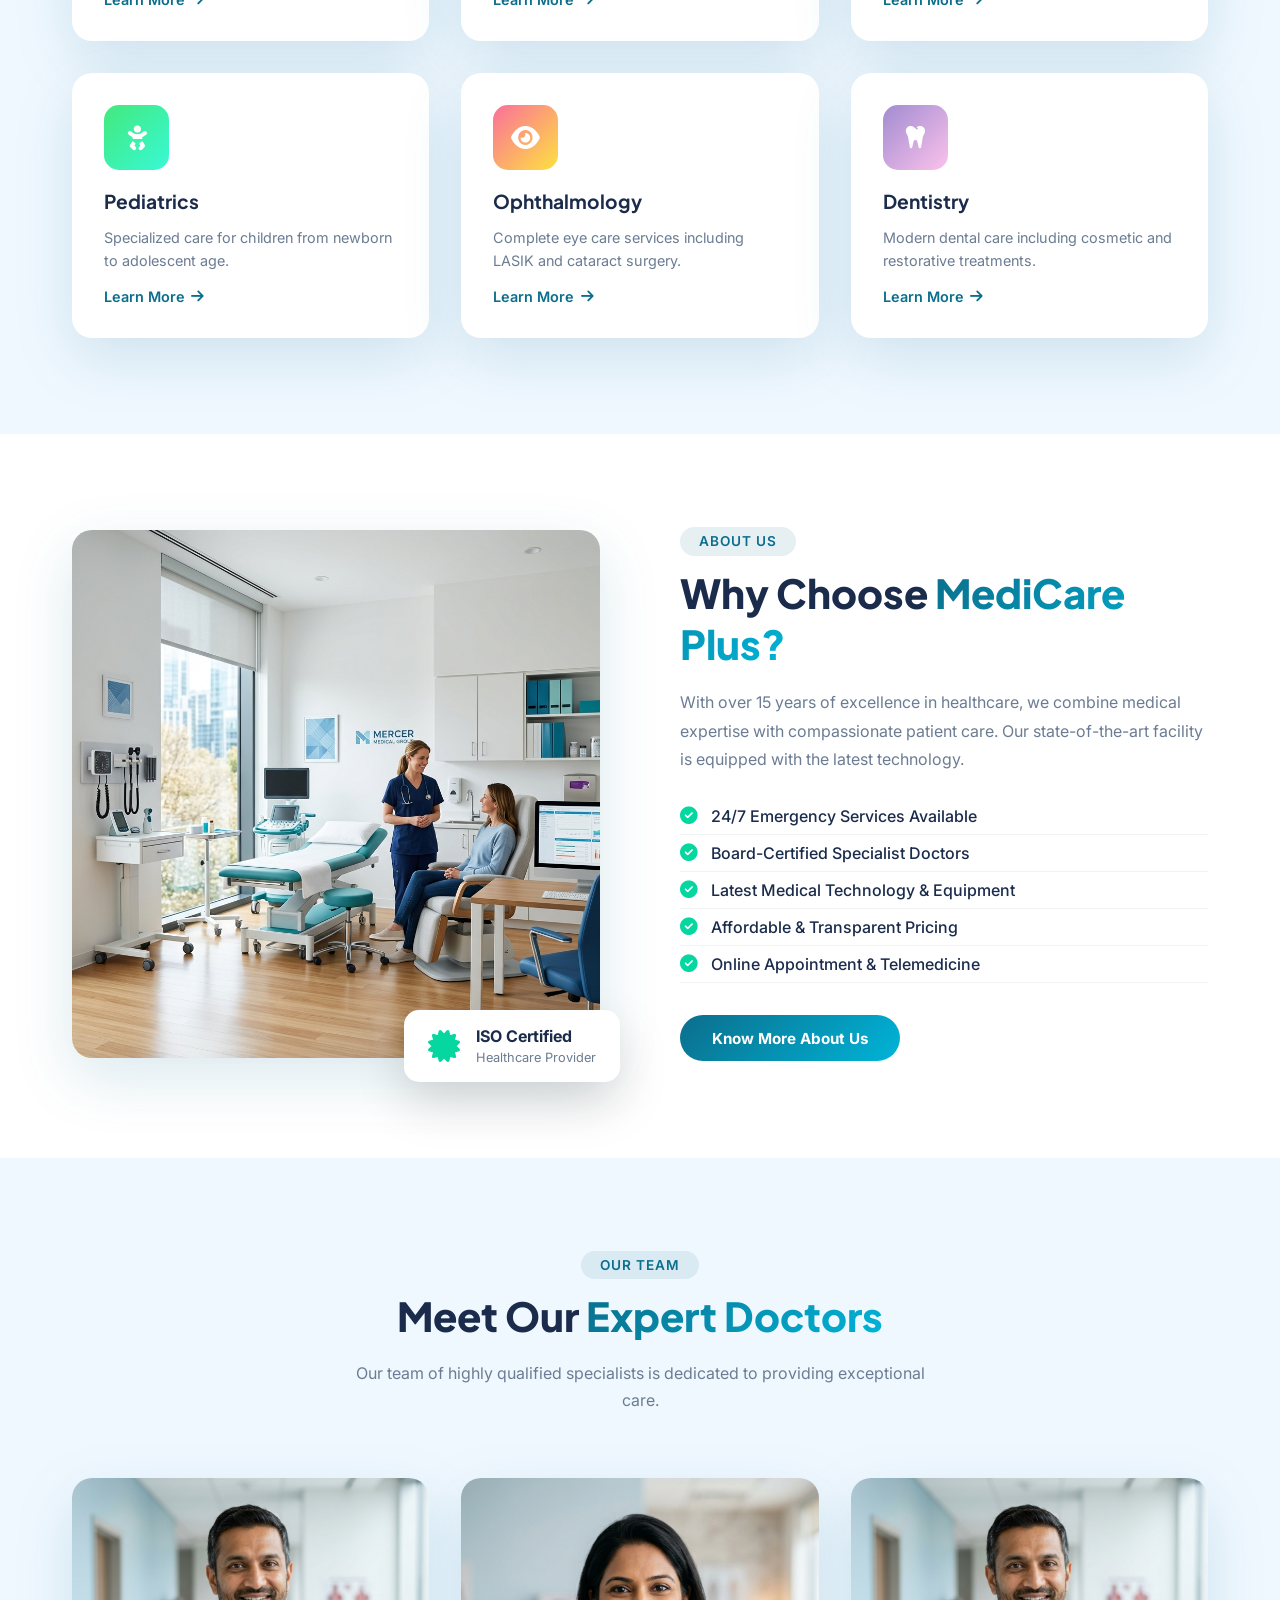
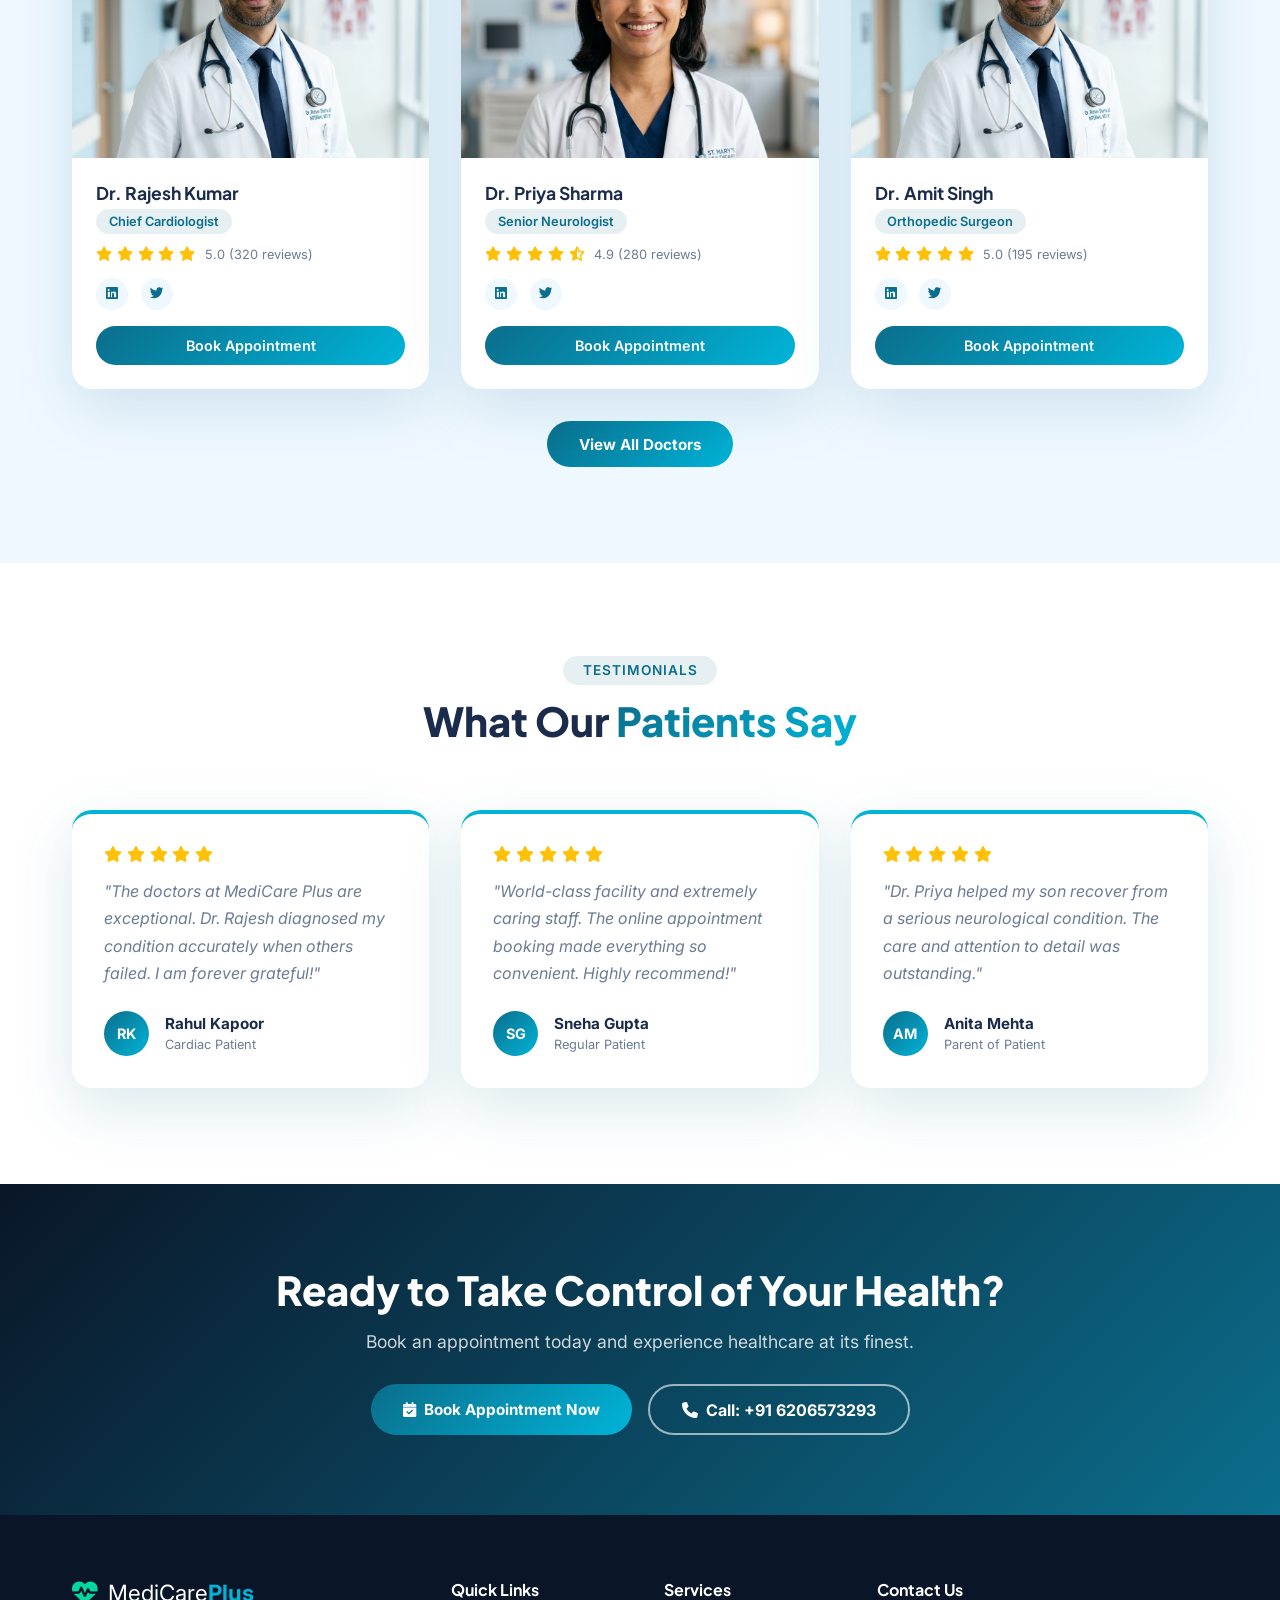
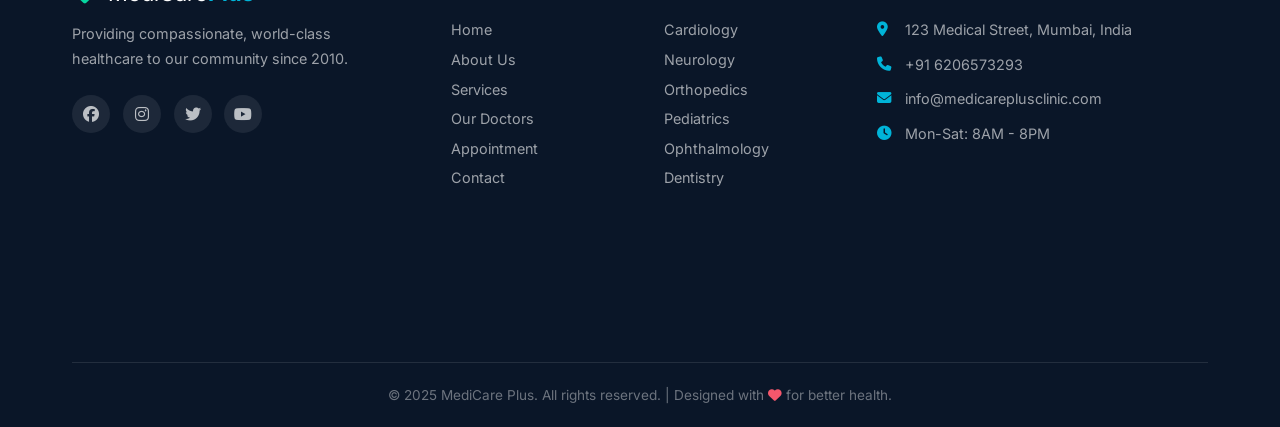
==== commit bd27d70e: "Replace all phone numbers with +91 6206573293 across all pages" ====
--- a/index.html
+++ b/index.html
@@ -1 +1 @@
-<!DOCTYPE html><html lang="en"><head><meta charset="UTF-8"><meta name="viewport" content="width=device-width, initial-scale=1.0"><title>MediCare Clinic</title><link rel="stylesheet" href="assets/css/style.css"><link href="https://fonts.googleapis.com/css2?family=Plus+Jakarta+Sans:wght@400;500;600;700;800&family=Inter:wght@400;500;600&display=swap" rel="stylesheet"><link rel="stylesheet" href="https://cdnjs.cloudflare.com/ajax/libs/font-awesome/6.5.0/css/all.min.css"></head><body><div id="loader"><div class="loader-inner"></div></div><nav id="navbar"><div class="nav-container"><div class="nav-brand"><i class="fas fa-heartbeat"></i><span>MediCare<strong>Plus</strong></span></div><ul class="nav-menu" id="navMenu"><li><a href="index.html" class="active">Home</a></li><li><a href="pages/about.html">About</a></li><li><a href="pages/services.html">Services</a></li><li><a href="pages/doctors.html">Doctors</a></li><li><a href="pages/appointment.html">Appointment</a></li><li><a href="pages/blog.html">Blog</a></li><li><a href="pages/contact.html">Contact</a></li></ul><button class="btn-book-nav" onclick="window.location.href='pages/appointment.html'">Book Appointment</button><div class="hamburger" id="hamburger"><span></span><span></span><span></span></div></div></nav><section class="hero" id="home"><div class="hero-bg"></div><div class="hero-content"><div class="hero-text"><div class="hero-badge"><i class="fas fa-shield-alt"></i> Trusted Healthcare Since 2010</div><h1>Your Health,<br><span class="gradient-text">Our Priority</span></h1><p>Experience world-class medical care with compassion and cutting-edge technology. We are here for you 24/7.</p><div class="hero-cta"><a href="pages/appointment.html" class="btn-primary"><i class="fas fa-calendar-check"></i> Book Appointment</a><a href="pages/about.html" class="btn-outline">Learn More <i class="fas fa-arrow-right"></i></a></div><div class="hero-stats"><div class="stat"><span class="num">15+</span><span class="label">Years Experience</span></div><div class="stat"><span class="num">10K+</span><span class="label">Happy Patients</span></div><div class="stat"><span class="num">50+</span><span class="label">Expert Doctors</span></div></div></div><div class="hero-form"><h3><i class="fas fa-calendar-alt"></i> Quick Appointment</h3><form id="quickForm"><div class="form-group"><label>Select Department</label><select id="dept"><option>General Medicine</option><option>Cardiology</option><option>Neurology</option><option>Orthopedics</option><option>Pediatrics</option><option>Dermatology</option></select></div><div class="form-group"><label>Preferred Date</label><input type="date" id="apptDate"></div><div class="form-group"><label>Your Name</label><input type="text" id="patientName" placeholder="Enter your name"></div><div class="form-group"><label>Phone Number</label><input type="tel" id="patientPhone" placeholder="+91 00000 00000"></div><button type="submit" class="btn-submit"><i class="fas fa-check-circle"></i> Confirm Appointment</button></form></div></section><section class="stats-bar"><div class="container"><div class="stats-grid"><div class="stat-item"><i class="fas fa-user-md"></i><div><span class="count" data-target="50">0</span><span>+</span><p>Expert Doctors</p></div></div><div class="stat-item"><i class="fas fa-smile"></i><div><span class="count" data-target="10000">0</span><span>+</span><p>Happy Patients</p></div></div><div class="stat-item"><i class="fas fa-trophy"></i><div><span class="count" data-target="50">0</span><span>+</span><p>Awards Won</p></div></div><div class="stat-item"><i class="fas fa-star"></i><div><span class="count" data-target="98">0</span><span>%</span><p>Satisfaction Rate</p></div></div></div></div></section><section class="services" id="services"><div class="container"><div class="section-header"><span class="section-badge">Our Services</span><h2>Comprehensive <span class="gradient-text">Medical Care</span></h2><p>We offer a full range of specialized medical services with state-of-the-art technology.</p></div><div class="services-grid"><div class="service-card" data-aos="fade-up"><div class="service-icon" style="background:linear-gradient(135deg,#667eea,#764ba2)"><i class="fas fa-heart"></i></div><h3>Cardiology</h3><p>Advanced heart care with ECG, Echo, and cardiac surgery services.</p><a href="pages/services.html" class="card-link">Learn More <i class="fas fa-arrow-right"></i></a></div><div class="service-card" data-aos="fade-up" data-aos-delay="100"><div class="service-icon" style="background:linear-gradient(135deg,#f093fb,#f5576c)"><i class="fas fa-brain"></i></div><h3>Neurology</h3><p>Expert neurological diagnosis and treatment for brain and nerve disorders.</p><a href="pages/services.html" class="card-link">Learn More <i class="fas fa-arrow-right"></i></a></div><div class="service-card" data-aos="fade-up" data-aos-delay="200"><div class="service-icon" style="background:linear-gradient(135deg,#4facfe,#00f2fe)"><i class="fas fa-bone"></i></div><h3>Orthopedics</h3><p>Complete bone, joint, and muscle care including surgery and physiotherapy.</p><a href="pages/services.html" class="card-link">Learn More <i class="fas fa-arrow-right"></i></a></div><div class="service-card" data-aos="fade-up" data-aos-delay="300"><div class="service-icon" style="background:linear-gradient(135deg,#43e97b,#38f9d7)"><i class="fas fa-baby"></i></div><h3>Pediatrics</h3><p>Specialized care for children from newborn to adolescent age.</p><a href="pages/services.html" class="card-link">Learn More <i class="fas fa-arrow-right"></i></a></div><div class="service-card" data-aos="fade-up" data-aos-delay="400"><div class="service-icon" style="background:linear-gradient(135deg,#fa709a,#fee140)"><i class="fas fa-eye"></i></div><h3>Ophthalmology</h3><p>Complete eye care services including LASIK and cataract surgery.</p><a href="pages/services.html" class="card-link">Learn More <i class="fas fa-arrow-right"></i></a></div><div class="service-card" data-aos="fade-up" data-aos-delay="500"><div class="service-icon" style="background:linear-gradient(135deg,#a18cd1,#fbc2eb)"><i class="fas fa-tooth"></i></div><h3>Dentistry</h3><p>Modern dental care including cosmetic and restorative treatments.</p><a href="pages/services.html" class="card-link">Learn More <i class="fas fa-arrow-right"></i></a></div></div></div></section><section class="about-preview"><div class="container"><div class="about-grid"><div class="about-image"><img src="assets/images/clinic-interior.png" alt="MediCare Plus Clinic Interior"><div class="about-badge-float"><i class="fas fa-certificate"></i><div><strong>ISO Certified</strong><span>Healthcare Provider</span></div></div></div><div class="about-content"><span class="section-badge">About Us</span><h2>Why Choose <span class="gradient-text">MediCare Plus?</span></h2><p>With over 15 years of excellence in healthcare, we combine medical expertise with compassionate patient care. Our state-of-the-art facility is equipped with the latest technology.</p><ul class="features-list"><li><i class="fas fa-check-circle"></i> 24/7 Emergency Services Available</li><li><i class="fas fa-check-circle"></i> Board-Certified Specialist Doctors</li><li><i class="fas fa-check-circle"></i> Latest Medical Technology & Equipment</li><li><i class="fas fa-check-circle"></i> Affordable & Transparent Pricing</li><li><i class="fas fa-check-circle"></i> Online Appointment & Telemedicine</li></ul><a href="pages/about.html" class="btn-primary">Know More About Us</a></div></div></div></section><section class="doctors" id="doctors"><div class="container"><div class="section-header"><span class="section-badge">Our Team</span><h2>Meet Our <span class="gradient-text">Expert Doctors</span></h2><p>Our team of highly qualified specialists is dedicated to providing exceptional care.</p></div><div class="doctors-grid"><div class="doctor-card"><div class="doctor-img"><img src="assets/images/doctor1.png" alt="Dr. Rajesh Kumar"></div><div class="doctor-info"><h3>Dr. Rajesh Kumar</h3><span class="specialty">Chief Cardiologist</span><div class="doctor-rating"><i class="fas fa-star"></i><i class="fas fa-star"></i><i class="fas fa-star"></i><i class="fas fa-star"></i><i class="fas fa-star"></i><span>5.0 (320 reviews)</span></div><div class="doctor-socials"><a href="#"><i class="fab fa-linkedin"></i></a><a href="#"><i class="fab fa-twitter"></i></a></div><a href="pages/appointment.html" class="btn-book">Book Appointment</a></div></div><div class="doctor-card"><div class="doctor-img"><img src="assets/images/doctor2.png" alt="Dr. Priya Sharma"></div><div class="doctor-info"><h3>Dr. Priya Sharma</h3><span class="specialty">Senior Neurologist</span><div class="doctor-rating"><i class="fas fa-star"></i><i class="fas fa-star"></i><i class="fas fa-star"></i><i class="fas fa-star"></i><i class="fas fa-star-half-alt"></i><span>4.9 (280 reviews)</span></div><div class="doctor-socials"><a href="#"><i class="fab fa-linkedin"></i></a><a href="#"><i class="fab fa-twitter"></i></a></div><a href="pages/appointment.html" class="btn-book">Book Appointment</a></div></div><div class="doctor-card"><div class="doctor-img"><img src="assets/images/doctor1.png" alt="Dr. Amit Singh"></div><div class="doctor-info"><h3>Dr. Amit Singh</h3><span class="specialty">Orthopedic Surgeon</span><div class="doctor-rating"><i class="fas fa-star"></i><i class="fas fa-star"></i><i class="fas fa-star"></i><i class="fas fa-star"></i><i class="fas fa-star"></i><span>5.0 (195 reviews)</span></div><div class="doctor-socials"><a href="#"><i class="fab fa-linkedin"></i></a><a href="#"><i class="fab fa-twitter"></i></a></div><a href="pages/appointment.html" class="btn-book">Book Appointment</a></div></div></div><div style="text-align:center;margin-top:2rem"><a href="pages/doctors.html" class="btn-primary">View All Doctors</a></div></div></section><section class="testimonials"><div class="container"><div class="section-header"><span class="section-badge">Testimonials</span><h2>What Our <span class="gradient-text">Patients Say</span></h2></div><div class="testimonials-grid"><div class="testimonial-card"><div class="stars"><i class="fas fa-star"></i><i class="fas fa-star"></i><i class="fas fa-star"></i><i class="fas fa-star"></i><i class="fas fa-star"></i></div><p>"The doctors at MediCare Plus are exceptional. Dr. Rajesh diagnosed my condition accurately when others failed. I am forever grateful!"</p><div class="reviewer"><div class="reviewer-avatar">RK</div><div><strong>Rahul Kapoor</strong><span>Cardiac Patient</span></div></div></div><div class="testimonial-card"><div class="stars"><i class="fas fa-star"></i><i class="fas fa-star"></i><i class="fas fa-star"></i><i class="fas fa-star"></i><i class="fas fa-star"></i></div><p>"World-class facility and extremely caring staff. The online appointment booking made everything so convenient. Highly recommend!"</p><div class="reviewer"><div class="reviewer-avatar">SG</div><div><strong>Sneha Gupta</strong><span>Regular Patient</span></div></div></div><div class="testimonial-card"><div class="stars"><i class="fas fa-star"></i><i class="fas fa-star"></i><i class="fas fa-star"></i><i class="fas fa-star"></i><i class="fas fa-star"></i></div><p>"Dr. Priya helped my son recover from a serious neurological condition. The care and attention to detail was outstanding."</p><div class="reviewer"><div class="reviewer-avatar">AM</div><div><strong>Anita Mehta</strong><span>Parent of Patient</span></div></div></div></div></div></section><section class="cta-banner"><div class="container"><div class="cta-content"><h2>Ready to Take Control of Your Health?</h2><p>Book an appointment today and experience healthcare at its finest.</p><div class="cta-btns"><a href="pages/appointment.html" class="btn-primary"><i class="fas fa-calendar-check"></i> Book Appointment Now</a><a href="tel:+919876543210" class="btn-outline-white"><i class="fas fa-phone"></i> Call: +91 98765 43210</a></div></div></div></section><footer><div class="container"><div class="footer-grid"><div class="footer-brand"><div class="nav-brand"><i class="fas fa-heartbeat"></i><span>MediCare<strong>Plus</strong></span></div><p>Providing compassionate, world-class healthcare to our community since 2010.</p><div class="social-links"><a href="#"><i class="fab fa-facebook"></i></a><a href="#"><i class="fab fa-instagram"></i></a><a href="#"><i class="fab fa-twitter"></i></a><a href="#"><i class="fab fa-youtube"></i></a></div></div><div class="footer-links"><h4>Quick Links</h4><ul><li><a href="index.html">Home</a></li><li><a href="pages/about.html">About Us</a></li><li><a href="pages/services.html">Services</a></li><li><a href="pages/doctors.html">Our Doctors</a></li><li><a href="pages/appointment.html">Appointment</a></li><li><a href="pages/contact.html">Contact</a></li></ul></div><div class="footer-links"><h4>Services</h4><ul><li><a href="#">Cardiology</a></li><li><a href="#">Neurology</a></li><li><a href="#">Orthopedics</a></li><li><a href="#">Pediatrics</a></li><li><a href="#">Ophthalmology</a></li><li><a href="#">Dentistry</a></li></ul></div><div class="footer-contact"><h4>Contact Us</h4><p><i class="fas fa-map-marker-alt"></i> 123 Medical Street, Mumbai, India</p><p><i class="fas fa-phone"></i> +91 98765 43210</p><p><i class="fas fa-envelope"></i> info@medicareplusclinic.com</p><p><i class="fas fa-clock"></i> Mon-Sat: 8AM - 8PM</p><div class="map-embed"><iframe src="https://www.google.com/maps/embed?pb=!1m18!1m12!1m3!1d241317.11609823385!2d72.74109995709657!3d19.08219783958221!2m3!1f0!2f0!3f0!3m2!1i1024!2i768!4f13.1!3m3!1m2!1s0x3be7c6306644edc1%3A0x5da4ed8f8d648c69!2sMumbai%2C%20Maharashtra!5e0!3m2!1sen!2sin!4v1620000000000!5m2!1sen!2sin" width="100%" height="150" style="border:0;border-radius:8px" allowfullscreen="" loading="lazy"></iframe></div></div></div><div class="footer-bottom"><p>&copy; 2025 MediCare Plus. All rights reserved. | Designed with <i class="fas fa-heart" style="color:#f5576c"></i> for better health.</p></div></div></footer><a href="https://wa.me/919876543210" class="whatsapp-btn" target="_blank"><i class="fab fa-whatsapp"></i></a><div class="chatbot-widget" id="chatbotWidget"><div class="chatbot-header"><div><i class="fas fa-robot"></i><span>MediBot Assistant</span></div><button onclick="toggleChatbot()"><i class="fas fa-times"></i></button></div><div class="chatbot-messages" id="chatMessages"><div class="bot-msg">Hello! I am MediBot. How can I help you today? You can ask me about appointments, services, or doctors.</div></div><div class="chatbot-input"><input type="text" id="chatInput" placeholder="Type your message..."><button onclick="sendChat()"><i class="fas fa-paper-plane"></i></button></div></div><button class="chatbot-toggle" onclick="toggleChatbot()"><i class="fas fa-comment-medical"></i></button><script src="assets/js/main.js"></script></body></html>
+﻿<!DOCTYPE html><html lang="en"><head><meta charset="UTF-8"><meta name="viewport" content="width=device-width, initial-scale=1.0"><title>MediCare Clinic</title><link rel="stylesheet" href="assets/css/style.css"><link href="https://fonts.googleapis.com/css2?family=Plus+Jakarta+Sans:wght@400;500;600;700;800&family=Inter:wght@400;500;600&display=swap" rel="stylesheet"><link rel="stylesheet" href="https://cdnjs.cloudflare.com/ajax/libs/font-awesome/6.5.0/css/all.min.css"></head><body><div id="loader"><div class="loader-inner"></div></div><nav id="navbar"><div class="nav-container"><div class="nav-brand"><i class="fas fa-heartbeat"></i><span>MediCare<strong>Plus</strong></span></div><ul class="nav-menu" id="navMenu"><li><a href="index.html" class="active">Home</a></li><li><a href="pages/about.html">About</a></li><li><a href="pages/services.html">Services</a></li><li><a href="pages/doctors.html">Doctors</a></li><li><a href="pages/appointment.html">Appointment</a></li><li><a href="pages/blog.html">Blog</a></li><li><a href="pages/contact.html">Contact</a></li></ul><button class="btn-book-nav" onclick="window.location.href='pages/appointment.html'">Book Appointment</button><div class="hamburger" id="hamburger"><span></span><span></span><span></span></div></div></nav><section class="hero" id="home"><div class="hero-bg"></div><div class="hero-content"><div class="hero-text"><div class="hero-badge"><i class="fas fa-shield-alt"></i> Trusted Healthcare Since 2010</div><h1>Your Health,<br><span class="gradient-text">Our Priority</span></h1><p>Experience world-class medical care with compassion and cutting-edge technology. We are here for you 24/7.</p><div class="hero-cta"><a href="pages/appointment.html" class="btn-primary"><i class="fas fa-calendar-check"></i> Book Appointment</a><a href="pages/about.html" class="btn-outline">Learn More <i class="fas fa-arrow-right"></i></a></div><div class="hero-stats"><div class="stat"><span class="num">15+</span><span class="label">Years Experience</span></div><div class="stat"><span class="num">10K+</span><span class="label">Happy Patients</span></div><div class="stat"><span class="num">50+</span><span class="label">Expert Doctors</span></div></div></div><div class="hero-form"><h3><i class="fas fa-calendar-alt"></i> Quick Appointment</h3><form id="quickForm"><div class="form-group"><label>Select Department</label><select id="dept"><option>General Medicine</option><option>Cardiology</option><option>Neurology</option><option>Orthopedics</option><option>Pediatrics</option><option>Dermatology</option></select></div><div class="form-group"><label>Preferred Date</label><input type="date" id="apptDate"></div><div class="form-group"><label>Your Name</label><input type="text" id="patientName" placeholder="Enter your name"></div><div class="form-group"><label>Phone Number</label><input type="tel" id="patientPhone" placeholder="+91 00000 00000"></div><button type="submit" class="btn-submit"><i class="fas fa-check-circle"></i> Confirm Appointment</button></form></div></section><section class="stats-bar"><div class="container"><div class="stats-grid"><div class="stat-item"><i class="fas fa-user-md"></i><div><span class="count" data-target="50">0</span><span>+</span><p>Expert Doctors</p></div></div><div class="stat-item"><i class="fas fa-smile"></i><div><span class="count" data-target="10000">0</span><span>+</span><p>Happy Patients</p></div></div><div class="stat-item"><i class="fas fa-trophy"></i><div><span class="count" data-target="50">0</span><span>+</span><p>Awards Won</p></div></div><div class="stat-item"><i class="fas fa-star"></i><div><span class="count" data-target="98">0</span><span>%</span><p>Satisfaction Rate</p></div></div></div></div></section><section class="services" id="services"><div class="container"><div class="section-header"><span class="section-badge">Our Services</span><h2>Comprehensive <span class="gradient-text">Medical Care</span></h2><p>We offer a full range of specialized medical services with state-of-the-art technology.</p></div><div class="services-grid"><div class="service-card" data-aos="fade-up"><div class="service-icon" style="background:linear-gradient(135deg,#667eea,#764ba2)"><i class="fas fa-heart"></i></div><h3>Cardiology</h3><p>Advanced heart care with ECG, Echo, and cardiac surgery services.</p><a href="pages/services.html" class="card-link">Learn More <i class="fas fa-arrow-right"></i></a></div><div class="service-card" data-aos="fade-up" data-aos-delay="100"><div class="service-icon" style="background:linear-gradient(135deg,#f093fb,#f5576c)"><i class="fas fa-brain"></i></div><h3>Neurology</h3><p>Expert neurological diagnosis and treatment for brain and nerve disorders.</p><a href="pages/services.html" class="card-link">Learn More <i class="fas fa-arrow-right"></i></a></div><div class="service-card" data-aos="fade-up" data-aos-delay="200"><div class="service-icon" style="background:linear-gradient(135deg,#4facfe,#00f2fe)"><i class="fas fa-bone"></i></div><h3>Orthopedics</h3><p>Complete bone, joint, and muscle care including surgery and physiotherapy.</p><a href="pages/services.html" class="card-link">Learn More <i class="fas fa-arrow-right"></i></a></div><div class="service-card" data-aos="fade-up" data-aos-delay="300"><div class="service-icon" style="background:linear-gradient(135deg,#43e97b,#38f9d7)"><i class="fas fa-baby"></i></div><h3>Pediatrics</h3><p>Specialized care for children from newborn to adolescent age.</p><a href="pages/services.html" class="card-link">Learn More <i class="fas fa-arrow-right"></i></a></div><div class="service-card" data-aos="fade-up" data-aos-delay="400"><div class="service-icon" style="background:linear-gradient(135deg,#fa709a,#fee140)"><i class="fas fa-eye"></i></div><h3>Ophthalmology</h3><p>Complete eye care services including LASIK and cataract surgery.</p><a href="pages/services.html" class="card-link">Learn More <i class="fas fa-arrow-right"></i></a></div><div class="service-card" data-aos="fade-up" data-aos-delay="500"><div class="service-icon" style="background:linear-gradient(135deg,#a18cd1,#fbc2eb)"><i class="fas fa-tooth"></i></div><h3>Dentistry</h3><p>Modern dental care including cosmetic and restorative treatments.</p><a href="pages/services.html" class="card-link">Learn More <i class="fas fa-arrow-right"></i></a></div></div></div></section><section class="about-preview"><div class="container"><div class="about-grid"><div class="about-image"><img src="assets/images/clinic-interior.png" alt="MediCare Plus Clinic Interior"><div class="about-badge-float"><i class="fas fa-certificate"></i><div><strong>ISO Certified</strong><span>Healthcare Provider</span></div></div></div><div class="about-content"><span class="section-badge">About Us</span><h2>Why Choose <span class="gradient-text">MediCare Plus?</span></h2><p>With over 15 years of excellence in healthcare, we combine medical expertise with compassionate patient care. Our state-of-the-art facility is equipped with the latest technology.</p><ul class="features-list"><li><i class="fas fa-check-circle"></i> 24/7 Emergency Services Available</li><li><i class="fas fa-check-circle"></i> Board-Certified Specialist Doctors</li><li><i class="fas fa-check-circle"></i> Latest Medical Technology & Equipment</li><li><i class="fas fa-check-circle"></i> Affordable & Transparent Pricing</li><li><i class="fas fa-check-circle"></i> Online Appointment & Telemedicine</li></ul><a href="pages/about.html" class="btn-primary">Know More About Us</a></div></div></div></section><section class="doctors" id="doctors"><div class="container"><div class="section-header"><span class="section-badge">Our Team</span><h2>Meet Our <span class="gradient-text">Expert Doctors</span></h2><p>Our team of highly qualified specialists is dedicated to providing exceptional care.</p></div><div class="doctors-grid"><div class="doctor-card"><div class="doctor-img"><img src="assets/images/doctor1.png" alt="Dr. Rajesh Kumar"></div><div class="doctor-info"><h3>Dr. Rajesh Kumar</h3><span class="specialty">Chief Cardiologist</span><div class="doctor-rating"><i class="fas fa-star"></i><i class="fas fa-star"></i><i class="fas fa-star"></i><i class="fas fa-star"></i><i class="fas fa-star"></i><span>5.0 (320 reviews)</span></div><div class="doctor-socials"><a href="#"><i class="fab fa-linkedin"></i></a><a href="#"><i class="fab fa-twitter"></i></a></div><a href="pages/appointment.html" class="btn-book">Book Appointment</a></div></div><div class="doctor-card"><div class="doctor-img"><img src="assets/images/doctor2.png" alt="Dr. Priya Sharma"></div><div class="doctor-info"><h3>Dr. Priya Sharma</h3><span class="specialty">Senior Neurologist</span><div class="doctor-rating"><i class="fas fa-star"></i><i class="fas fa-star"></i><i class="fas fa-star"></i><i class="fas fa-star"></i><i class="fas fa-star-half-alt"></i><span>4.9 (280 reviews)</span></div><div class="doctor-socials"><a href="#"><i class="fab fa-linkedin"></i></a><a href="#"><i class="fab fa-twitter"></i></a></div><a href="pages/appointment.html" class="btn-book">Book Appointment</a></div></div><div class="doctor-card"><div class="doctor-img"><img src="assets/images/doctor1.png" alt="Dr. Amit Singh"></div><div class="doctor-info"><h3>Dr. Amit Singh</h3><span class="specialty">Orthopedic Surgeon</span><div class="doctor-rating"><i class="fas fa-star"></i><i class="fas fa-star"></i><i class="fas fa-star"></i><i class="fas fa-star"></i><i class="fas fa-star"></i><span>5.0 (195 reviews)</span></div><div class="doctor-socials"><a href="#"><i class="fab fa-linkedin"></i></a><a href="#"><i class="fab fa-twitter"></i></a></div><a href="pages/appointment.html" class="btn-book">Book Appointment</a></div></div></div><div style="text-align:center;margin-top:2rem"><a href="pages/doctors.html" class="btn-primary">View All Doctors</a></div></div></section><section class="testimonials"><div class="container"><div class="section-header"><span class="section-badge">Testimonials</span><h2>What Our <span class="gradient-text">Patients Say</span></h2></div><div class="testimonials-grid"><div class="testimonial-card"><div class="stars"><i class="fas fa-star"></i><i class="fas fa-star"></i><i class="fas fa-star"></i><i class="fas fa-star"></i><i class="fas fa-star"></i></div><p>"The doctors at MediCare Plus are exceptional. Dr. Rajesh diagnosed my condition accurately when others failed. I am forever grateful!"</p><div class="reviewer"><div class="reviewer-avatar">RK</div><div><strong>Rahul Kapoor</strong><span>Cardiac Patient</span></div></div></div><div class="testimonial-card"><div class="stars"><i class="fas fa-star"></i><i class="fas fa-star"></i><i class="fas fa-star"></i><i class="fas fa-star"></i><i class="fas fa-star"></i></div><p>"World-class facility and extremely caring staff. The online appointment booking made everything so convenient. Highly recommend!"</p><div class="reviewer"><div class="reviewer-avatar">SG</div><div><strong>Sneha Gupta</strong><span>Regular Patient</span></div></div></div><div class="testimonial-card"><div class="stars"><i class="fas fa-star"></i><i class="fas fa-star"></i><i class="fas fa-star"></i><i class="fas fa-star"></i><i class="fas fa-star"></i></div><p>"Dr. Priya helped my son recover from a serious neurological condition. The care and attention to detail was outstanding."</p><div class="reviewer"><div class="reviewer-avatar">AM</div><div><strong>Anita Mehta</strong><span>Parent of Patient</span></div></div></div></div></div></section><section class="cta-banner"><div class="container"><div class="cta-content"><h2>Ready to Take Control of Your Health?</h2><p>Book an appointment today and experience healthcare at its finest.</p><div class="cta-btns"><a href="pages/appointment.html" class="btn-primary"><i class="fas fa-calendar-check"></i> Book Appointment Now</a><a href="tel:+916206573293" class="btn-outline-white"><i class="fas fa-phone"></i> Call: +91 6206573293</a></div></div></div></section><footer><div class="container"><div class="footer-grid"><div class="footer-brand"><div class="nav-brand"><i class="fas fa-heartbeat"></i><span>MediCare<strong>Plus</strong></span></div><p>Providing compassionate, world-class healthcare to our community since 2010.</p><div class="social-links"><a href="#"><i class="fab fa-facebook"></i></a><a href="#"><i class="fab fa-instagram"></i></a><a href="#"><i class="fab fa-twitter"></i></a><a href="#"><i class="fab fa-youtube"></i></a></div></div><div class="footer-links"><h4>Quick Links</h4><ul><li><a href="index.html">Home</a></li><li><a href="pages/about.html">About Us</a></li><li><a href="pages/services.html">Services</a></li><li><a href="pages/doctors.html">Our Doctors</a></li><li><a href="pages/appointment.html">Appointment</a></li><li><a href="pages/contact.html">Contact</a></li></ul></div><div class="footer-links"><h4>Services</h4><ul><li><a href="#">Cardiology</a></li><li><a href="#">Neurology</a></li><li><a href="#">Orthopedics</a></li><li><a href="#">Pediatrics</a></li><li><a href="#">Ophthalmology</a></li><li><a href="#">Dentistry</a></li></ul></div><div class="footer-contact"><h4>Contact Us</h4><p><i class="fas fa-map-marker-alt"></i> 123 Medical Street, Mumbai, India</p><p><i class="fas fa-phone"></i> +91 6206573293</p><p><i class="fas fa-envelope"></i> info@medicareplusclinic.com</p><p><i class="fas fa-clock"></i> Mon-Sat: 8AM - 8PM</p><div class="map-embed"><iframe src="https://www.google.com/maps/embed?pb=!1m18!1m12!1m3!1d241317.11609823385!2d72.74109995709657!3d19.08219783958221!2m3!1f0!2f0!3f0!3m2!1i1024!2i768!4f13.1!3m3!1m2!1s0x3be7c6306644edc1%3A0x5da4ed8f8d648c69!2sMumbai%2C%20Maharashtra!5e0!3m2!1sen!2sin!4v1620000000000!5m2!1sen!2sin" width="100%" height="150" style="border:0;border-radius:8px" allowfullscreen="" loading="lazy"></iframe></div></div></div><div class="footer-bottom"><p>&copy; 2025 MediCare Plus. All rights reserved. | Designed with <i class="fas fa-heart" style="color:#f5576c"></i> for better health.</p></div></div></footer><a href="https://wa.me/916206573293" class="whatsapp-btn" target="_blank"><i class="fab fa-whatsapp"></i></a><div class="chatbot-widget" id="chatbotWidget"><div class="chatbot-header"><div><i class="fas fa-robot"></i><span>MediBot Assistant</span></div><button onclick="toggleChatbot()"><i class="fas fa-times"></i></button></div><div class="chatbot-messages" id="chatMessages"><div class="bot-msg">Hello! I am MediBot. How can I help you today? You can ask me about appointments, services, or doctors.</div></div><div class="chatbot-input"><input type="text" id="chatInput" placeholder="Type your message..."><button onclick="sendChat()"><i class="fas fa-paper-plane"></i></button></div></div><button class="chatbot-toggle" onclick="toggleChatbot()"><i class="fas fa-comment-medical"></i></button><script src="assets/js/main.js"></script></body></html>
